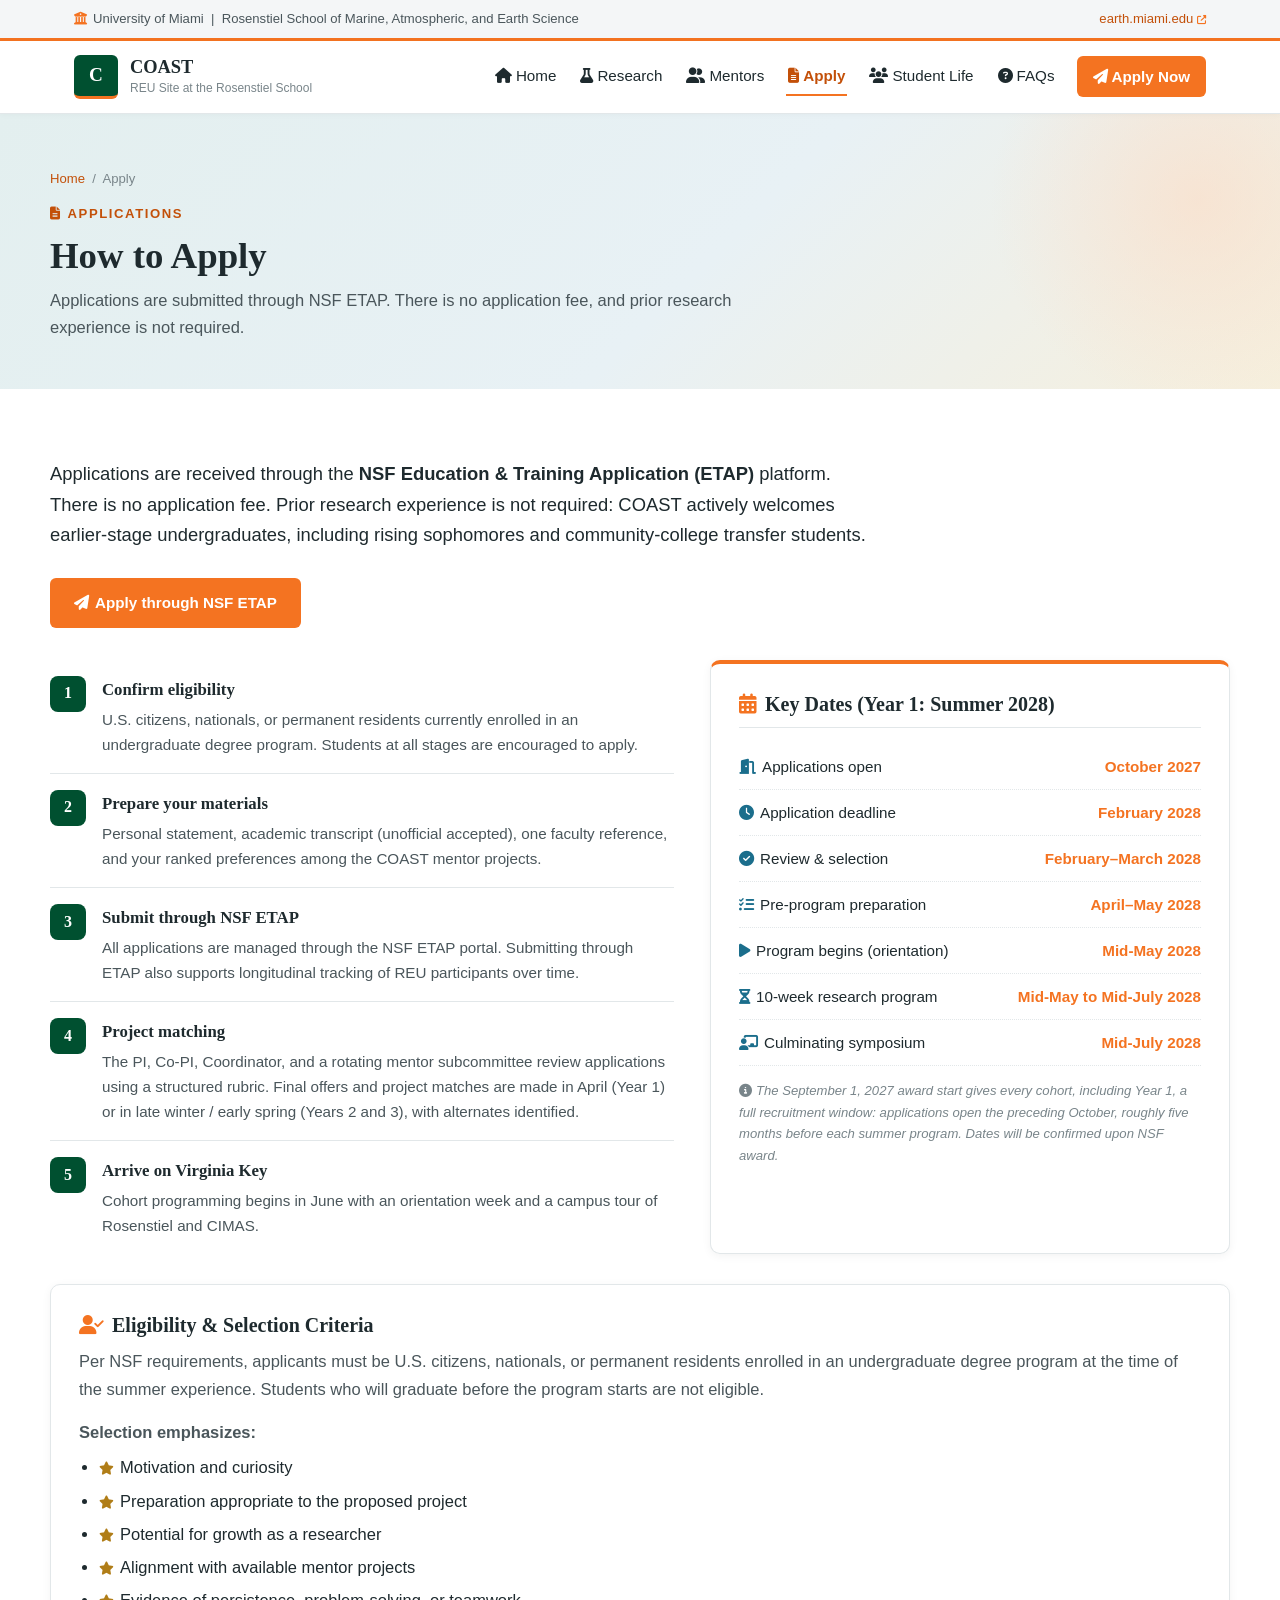
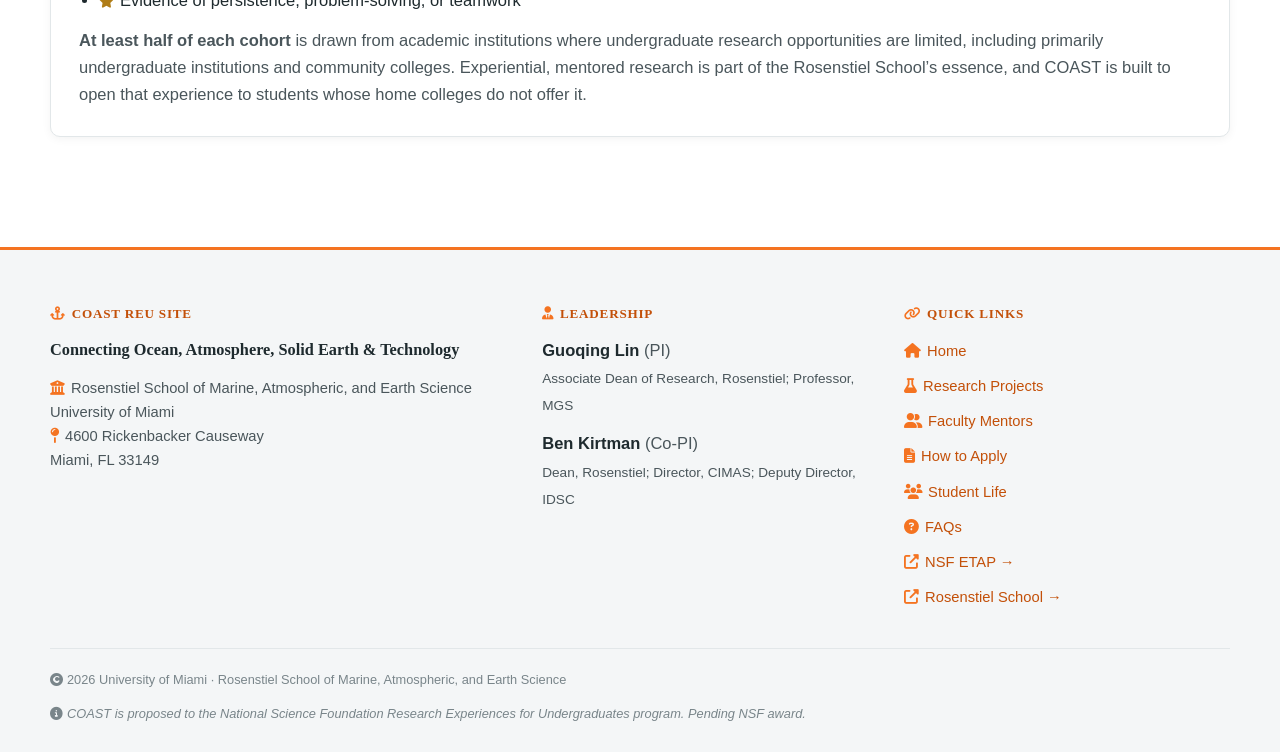
==== apply.html @ 451f7b02 "Add files via upload" ====
<!DOCTYPE html>
<html lang="en">
<head>
<meta charset="UTF-8">
<meta name="viewport" content="width=device-width, initial-scale=1.0">
<title>How to Apply | COAST REU Site</title>
<meta name="description" content="Apply to the COAST REU Site through NSF ETAP. Eligibility, selection criteria, and key dates for the ten-week paid summer research program at the University of Miami Rosenstiel School.">
<link rel="stylesheet" href="https://cdnjs.cloudflare.com/ajax/libs/font-awesome/6.5.1/css/all.min.css">
<link rel="stylesheet" href="styles.css">
</head>
<body>

<!-- ============ Top bar ============ -->
<div class="topbar">
  <div class="topbar-inner">
    <span><i class="fas fa-university" style="margin-right:6px;color:var(--coral);"></i>University of Miami &nbsp;|&nbsp; Rosenstiel School of Marine, Atmospheric, and Earth Science</span>
    <span><a href="https://earth.miami.edu" target="_blank" rel="noopener">earth.miami.edu <i class="fas fa-external-link-alt" style="font-size:0.7em;"></i></a></span>
  </div>
</div>

<!-- ============ Nav ============ -->
<nav class="main">
  <div class="nav-inner">
    <a class="brand" href="index.html">
      <div class="brand-mark">C</div>
      <div class="brand-text">
        <strong>COAST</strong>
        <small>REU Site at the Rosenstiel School</small>
      </div>
    </a>
    <div class="nav-links">
      <a href="index.html"><i class="fas fa-home" style="margin-right:4px;"></i>Home</a>
      <a href="research.html"><i class="fas fa-flask" style="margin-right:4px;"></i>Research</a>
      <a href="faculty.html"><i class="fas fa-user-group" style="margin-right:4px;"></i>Mentors</a>
      <a href="apply.html" class="active"><i class="fas fa-file-alt" style="margin-right:4px;"></i>Apply</a>
      <a href="student-life.html"><i class="fas fa-users" style="margin-right:4px;"></i>Student Life</a>
      <a href="faqs.html"><i class="fas fa-circle-question" style="margin-right:4px;"></i>FAQs</a>
      <a href="apply.html" class="apply-btn"><i class="fas fa-paper-plane" style="margin-right:4px;"></i>Apply Now</a>
    </div>
  </div>
</nav>

<!-- ============ Page header ============ -->
<header class="page-header">
  <div class="page-header-inner">
    <div class="breadcrumb"><a href="index.html">Home</a> &nbsp;/&nbsp; Apply</div>
    <div class="eyebrow"><i class="fas fa-file-alt" style="margin-right:6px;"></i>Applications</div>
    <h1>How to Apply</h1>
    <p>Applications are submitted through NSF ETAP. There is no application fee, and prior research experience is not required.</p>
  </div>
</header>

<!-- ============ Apply ============ -->
<section id="apply">
  <div class="container">
    <p class="lede">
      Applications are received through the <strong>NSF Education &amp; Training Application (ETAP)</strong> platform. There is no application fee. Prior research experience is not required: COAST actively welcomes earlier-stage undergraduates, including rising sophomores and community-college transfer students.
    </p>

    <div style="margin-top:28px;">
      <a class="btn btn-primary" href="https://etap.nsf.gov" target="_blank" rel="noopener"><i class="fas fa-paper-plane" style="margin-right:6px;"></i>Apply through NSF ETAP</a>
    </div>

    <div class="apply-grid">
      <div class="apply-steps">
        <div class="apply-step">
          <div>
            <h4>Confirm eligibility</h4>
            <p>U.S. citizens, nationals, or permanent residents currently enrolled in an undergraduate degree program. Students at all stages are encouraged to apply.</p>
          </div>
        </div>
        <div class="apply-step">
          <div>
            <h4>Prepare your materials</h4>
            <p>Personal statement, academic transcript (unofficial accepted), one faculty reference, and your ranked preferences among the COAST mentor projects.</p>
          </div>
        </div>
        <div class="apply-step">
          <div>
            <h4>Submit through NSF ETAP</h4>
            <p>All applications are managed through the NSF ETAP portal. Submitting through ETAP also supports longitudinal tracking of REU participants over time.</p>
          </div>
        </div>
        <div class="apply-step">
          <div>
            <h4>Project matching</h4>
            <p>The PI, Co-PI, Coordinator, and a rotating mentor subcommittee review applications using a structured rubric. Final offers and project matches are made in April (Year 1) or in late winter / early spring (Years 2 and 3), with alternates identified.</p>
          </div>
        </div>
        <div class="apply-step">
          <div>
            <h4>Arrive on Virginia Key</h4>
            <p>Cohort programming begins in June with an orientation week and a campus tour of Rosenstiel and CIMAS.</p>
          </div>
        </div>
      </div>

      <aside class="key-dates">
        <h3><i class="fas fa-calendar-alt" style="margin-right:8px;color:var(--coral);"></i>Key Dates (Year 1: Summer 2028)</h3>
        <div class="date-row"><span><i class="fas fa-door-open" style="margin-right:6px;color:var(--sky);"></i>Applications open</span><span class="when">October 2027</span></div>
        <div class="date-row"><span><i class="fas fa-clock" style="margin-right:6px;color:var(--sky);"></i>Application deadline</span><span class="when">February 2028</span></div>
        <div class="date-row"><span><i class="fas fa-check-circle" style="margin-right:6px;color:var(--sky);"></i>Review &amp; selection</span><span class="when">February&ndash;March 2028</span></div>
        <div class="date-row"><span><i class="fas fa-tasks" style="margin-right:6px;color:var(--sky);"></i>Pre-program preparation</span><span class="when">April&ndash;May 2028</span></div>
        <div class="date-row"><span><i class="fas fa-play" style="margin-right:6px;color:var(--sky);"></i>Program begins (orientation)</span><span class="when">Mid-May 2028</span></div>
        <div class="date-row"><span><i class="fas fa-hourglass-half" style="margin-right:6px;color:var(--sky);"></i>10-week research program</span><span class="when">Mid-May to Mid-July 2028</span></div>
        <div class="date-row"><span><i class="fas fa-chalkboard-teacher" style="margin-right:6px;color:var(--sky);"></i>Culminating symposium</span><span class="when">Mid-July 2028</span></div>
        <p class="fineprint"><i class="fas fa-info-circle" style="margin-right:4px;"></i>The September 1, 2027 award start gives every cohort, including Year 1, a full recruitment window: applications open the preceding October, roughly five months before each summer program. Dates will be confirmed upon NSF award.</p>
      </aside>
    </div>

    <div class="eligibility">
      <h3><i class="fas fa-user-check" style="margin-right:8px;color:var(--coral);"></i>Eligibility &amp; Selection Criteria</h3>
      <p>Per NSF requirements, applicants must be U.S. citizens, nationals, or permanent residents enrolled in an undergraduate degree program at the time of the summer experience. Students who will graduate before the program starts are not eligible.</p>
      <p style="margin-bottom: 8px;"><strong>Selection emphasizes:</strong></p>
      <ul>
        <li><i class="fas fa-star" style="margin-right:6px;color:var(--sunshine);font-size:0.8em;"></i>Motivation and curiosity</li>
        <li><i class="fas fa-star" style="margin-right:6px;color:var(--sunshine);font-size:0.8em;"></i>Preparation appropriate to the proposed project</li>
        <li><i class="fas fa-star" style="margin-right:6px;color:var(--sunshine);font-size:0.8em;"></i>Potential for growth as a researcher</li>
        <li><i class="fas fa-star" style="margin-right:6px;color:var(--sunshine);font-size:0.8em;"></i>Alignment with available mentor projects</li>
        <li><i class="fas fa-star" style="margin-right:6px;color:var(--sunshine);font-size:0.8em;"></i>Evidence of persistence, problem-solving, or teamwork</li>
      </ul>
      <p style="margin-top: 12px; margin-bottom: 0;"><strong>At least half of each cohort</strong> is drawn from academic institutions where undergraduate research opportunities are limited, including primarily undergraduate institutions and community colleges. Experiential, mentored research is part of the Rosenstiel School&rsquo;s essence, and COAST is built to open that experience to students whose home colleges do not offer it.</p>
    </div>
  </div>
</section>

<!-- ============ Footer ============ -->
<footer id="contact">
  <div class="footer-grid">
    <div>
      <h4><i class="fas fa-anchor" style="margin-right:6px;"></i>COAST REU Site</h4>
      <p style="margin-bottom: 12px;"><strong style="font-family: 'Source Serif Pro', Georgia, serif; font-size: 1.02rem;">Connecting Ocean, Atmosphere, Solid Earth &amp; Technology</strong></p>
      <p><i class="fas fa-university" style="margin-right:6px;color:var(--coral);"></i>Rosenstiel School of Marine, Atmospheric, and Earth Science<br>
      University of Miami<br>
      <i class="fas fa-map-pin" style="margin-right:6px;color:var(--coral);"></i>4600 Rickenbacker Causeway<br>
      Miami, FL 33149</p>
    </div>
    <div>
      <h4><i class="fas fa-user-tie" style="margin-right:6px;"></i>Leadership</h4>
      <ul>
        <li><strong>Guoqing Lin</strong> (PI)<br><span style="font-size: 0.85rem;">Associate Dean of Research, Rosenstiel; Professor, MGS</span></li>
        <li style="margin-top: 12px;"><strong>Ben Kirtman</strong> (Co-PI)<br><span style="font-size: 0.85rem;">Dean, Rosenstiel; Director, CIMAS; Deputy Director, IDSC</span></li>
      </ul>
    </div>
    <div>
      <h4><i class="fas fa-link" style="margin-right:6px;"></i>Quick Links</h4>
      <ul>
        <li><a href="index.html"><i class="fas fa-home" style="margin-right:6px;"></i>Home</a></li>
        <li><a href="research.html"><i class="fas fa-flask" style="margin-right:6px;"></i>Research Projects</a></li>
        <li><a href="faculty.html"><i class="fas fa-user-group" style="margin-right:6px;"></i>Faculty Mentors</a></li>
        <li><a href="apply.html"><i class="fas fa-file-alt" style="margin-right:6px;"></i>How to Apply</a></li>
        <li><a href="student-life.html"><i class="fas fa-users" style="margin-right:6px;"></i>Student Life</a></li>
        <li><a href="faqs.html"><i class="fas fa-circle-question" style="margin-right:6px;"></i>FAQs</a></li>
        <li style="margin-top: 8px;"><a href="https://etap.nsf.gov" target="_blank" rel="noopener"><i class="fas fa-external-link-alt" style="margin-right:6px;"></i>NSF ETAP &rarr;</a></li>
        <li><a href="https://earth.miami.edu" target="_blank" rel="noopener"><i class="fas fa-external-link-alt" style="margin-right:6px;"></i>Rosenstiel School &rarr;</a></li>
      </ul>
    </div>
  </div>
  <div class="colophon">
    <span><i class="fas fa-copyright" style="margin-right:4px;"></i>2026 University of Miami &middot; Rosenstiel School of Marine, Atmospheric, and Earth Science</span>
    <span class="nsf-note"><i class="fas fa-info-circle" style="margin-right:4px;"></i>COAST is proposed to the National Science Foundation Research Experiences for Undergraduates program. Pending NSF award.</span>
  </div>
</footer>

</body>
</html>
---- styles.css ----
/* ============================================
   COAST REU Site — shared stylesheet
   UNIVERSITY OF MIAMI INSTITUTIONAL IDENTITY
   U Orange #F47321 · U Green #005030
   ============================================ */
:root {
  /* Primary brand */
  --coral: #F47321;          /* U Orange — primary accent */
  --coral-light: #FDEEE3;
  --coral-soft: #FBDCC6;
  --coral-deep: #C35009;     /* WCAG-AA orange for text on light */

  /* Cool ocean accent */
  --sky: #1B6E8C;
  --sky-light: #E8F1F5;
  --sky-soft: #CFE2EA;

  /* Muted gold */
  --sunshine: #B07D17;
  --sunshine-light: #F6EFDD;
  --sunshine-soft: #ECDDB8;

  /* U Green — secondary accent */
  --lavender: #005030;
  --lavender-light: #E4EEE9;
  --lavender-soft: #C5DBD0;

  /* Teal */
  --mint: #0E7C7B;
  --mint-light: #E3EFEF;
  --mint-soft: #C6E0DF;

  /* Sand / bronze */
  --peach: #A9743B;
  --peach-light: #F2EADF;

  --warm-white: #FFFFFF;
  --cream: #F4F6F7;          /* cool neutral section tint */
  --soft-sand: #ECEFF1;
  --ink: #1E2A2E;            /* deep slate ink */
  --ink-soft: #4A565B;
  --ink-muted: #79858A;
  --rule: #E2E7E9;
  --rule-light: #EEF1F2;
  --card-bg: #FFFFFF;
  --max-w: 1180px;
}

* { box-sizing: border-box; }
html { scroll-behavior: smooth; }
body {
  margin: 0;
  font-family: "Source Sans Pro", "Helvetica Neue", Arial, sans-serif;
  color: var(--ink);
  background: var(--warm-white);
  line-height: 1.65;
  font-size: 16.5px;
  -webkit-font-smoothing: antialiased;
}

h1, h2, h3, h4 {
  font-family: "Source Serif Pro", "Georgia", "Times New Roman", serif;
  color: var(--ink);
  font-weight: 600;
  line-height: 1.25;
  margin: 0 0 0.5em;
}
h1 { font-size: 2.6rem; }
h2 {
  font-size: 1.9rem;
  display: inline-block;
  position: relative;
  padding-bottom: 0.3em;
}
h2::after {
  content: '';
  position: absolute;
  bottom: 0;
  left: 0;
  width: 60px;
  height: 4px;
  background: var(--coral);
  border-radius: 2px;
}
h3 { font-size: 1.25rem; color: var(--ink); }
h4 { font-size: 1.0rem; color: var(--coral); text-transform: uppercase; letter-spacing: 0.06em; }
p { margin: 0 0 1em; color: var(--ink-soft); }
a {
  color: var(--coral-deep);
  text-decoration: underline;
  text-decoration-color: var(--coral-soft);
  text-underline-offset: 3px;
}
a:hover { color: var(--lavender); text-decoration-color: var(--lavender); }

/* ---------- Top bar / nav ---------- */
.topbar {
  background: var(--cream);
  color: var(--ink-soft);
  font-size: 0.82rem;
  padding: 8px 0;
  border-bottom: 3px solid var(--coral);
}
.topbar-inner {
  max-width: var(--max-w);
  margin: 0 auto;
  padding: 0 24px;
  display: flex;
  justify-content: space-between;
  align-items: center;
}
.topbar i { color: var(--coral) !important; }
.topbar a { color: var(--coral-deep); text-decoration: none; opacity: 1; }
.topbar a:hover { color: var(--sky); text-decoration: underline; }

nav.main {
  position: sticky;
  top: 0;
  z-index: 100;
  background: rgba(255,255,255,0.96);
  backdrop-filter: blur(8px);
  border-bottom: 1px solid var(--rule);
  box-shadow: 0 1px 6px rgba(0,0,0,0.03);
}
.nav-inner {
  max-width: var(--max-w);
  margin: 0 auto;
  padding: 14px 24px;
  display: flex;
  justify-content: space-between;
  align-items: center;
  gap: 24px;
}
.brand {
  display: flex;
  align-items: center;
  gap: 12px;
  text-decoration: none;
  color: var(--ink-soft);
  font-family: "Source Serif Pro", Georgia, serif;
}
.brand-mark {
  width: 44px; height: 44px;
  border-radius: 6px;
  background: var(--lavender);
  color: #fff;
  display: grid; place-items: center;
  font-weight: 700;
  font-size: 1.2rem;
  border: none;
  border-bottom: 3px solid var(--coral);
  font-family: "Source Serif Pro", Georgia, serif;
}
.brand-text { line-height: 1.1; }
.brand-text strong { display: block; font-size: 1.15rem; font-weight: 600; color: var(--ink); }
.brand-text small { font-size: 0.75rem; color: var(--ink-muted); font-family: "Source Sans Pro", sans-serif; }
.nav-links { display: flex; gap: 20px; font-size: 0.95rem; align-items: center; }
.nav-links a {
  text-decoration: none;
  color: var(--ink);
  padding: 6px 2px;
  border-bottom: 2px solid transparent;
  transition: border-color 0.15s, color 0.15s;
}
.nav-links a:hover { color: var(--coral); border-color: var(--coral); }
.nav-links a.active { color: var(--coral-deep); border-color: var(--coral); font-weight: 600; }
.apply-btn {
  background: var(--coral) !important;
  color: #fff !important;
  padding: 8px 16px !important;
  border-radius: 6px;
  font-weight: 600;
  border: none !important;
}
.apply-btn:hover { background: var(--coral-deep) !important; color: #fff !important; border-color: transparent !important; }
.apply-btn.active { color: #fff !important; }

/* ---------- Hero (home) ---------- */
.hero {
  background:
    linear-gradient(135deg, var(--mint-light) 0%, var(--sky-light) 50%, var(--sunshine-light) 100%);
  color: var(--ink);
  padding: 84px 24px 72px;
  text-align: center;
  position: relative;
  overflow: hidden;
}
.hero::before {
  content: "";
  position: absolute;
  top: -40%;
  right: -15%;
  width: 520px;
  height: 520px;
  background: radial-gradient(circle, var(--coral-soft) 0%, transparent 70%);
  opacity: 0.6;
  pointer-events: none;
}
.hero::after {
  content: "";
  position: absolute;
  bottom: -35%;
  left: -12%;
  width: 440px;
  height: 440px;
  background: radial-gradient(circle, var(--lavender-soft) 0%, transparent 70%);
  opacity: 0.5;
  pointer-events: none;
}
.hero-inner { max-width: 880px; margin: 0 auto; position: relative; z-index: 1; }
.hero .eyebrow {
  color: var(--coral-deep);
  font-size: 0.9rem;
  letter-spacing: 0.12em;
  text-transform: uppercase;
  font-weight: 600;
  margin-bottom: 12px;
}
.hero h1 { color: var(--ink); font-size: 2.9rem; margin-bottom: 16px; }
.hero .sub {
  font-size: 1.2rem;
  color: var(--ink-soft);
  max-width: 720px;
  margin: 0 auto 32px;
  line-height: 1.5;
}
.hero-stats {
  display: flex;
  flex-direction: column;
  align-items: center;
  gap: 16px;
  margin-top: 28px;
  padding-top: 28px;
  border-top: 1px solid var(--rule);
}
.stat-row {
  display: flex;
  justify-content: center;
  gap: 18px;
  flex-wrap: wrap;
  width: 100%;
}
.stat {
  text-align: center;
  flex: 1 1 150px;
  max-width: 190px;
  background: var(--card-bg);
  padding: 18px 16px;
  border-radius: 8px;
  box-shadow: 0 4px 18px rgba(0,0,0,0.08);
  border: 1px solid var(--rule);
}
.stat .num {
  font-family: "Source Serif Pro", Georgia, serif;
  font-size: 2.1rem;
  color: var(--coral);
  font-weight: 600;
  display: block;
  line-height: 1;
}
.stat .lbl { font-size: 0.82rem; color: var(--ink-muted); text-transform: uppercase; letter-spacing: 0.06em; margin-top: 6px; }
.cta-row { margin-top: 32px; display: flex; gap: 14px; justify-content: center; flex-wrap: wrap; }
.btn {
  display: inline-block;
  padding: 12px 24px;
  border-radius: 6px;
  text-decoration: none;
  font-weight: 600;
  font-size: 0.95rem;
  transition: transform 0.15s, box-shadow 0.15s;
}
.btn-primary { background: var(--coral); color: #fff; }
.btn-primary:hover { background: var(--coral-deep); color: #fff; transform: translateY(-2px); box-shadow: 0 6px 18px rgba(0,0,0,0.25); }
.btn-ghost { background: var(--card-bg); color: var(--ink); border: 2px solid var(--coral); }
.btn-ghost:hover { background: var(--coral); color: #fff; border-color: var(--coral); }

/* ---------- Page header band (interior pages) ---------- */
.page-header {
  background: linear-gradient(135deg, var(--mint-light) 0%, var(--sky-light) 55%, var(--sunshine-light) 100%);
  color: var(--ink);
  padding: 54px 24px 48px;
  position: relative;
  overflow: hidden;
}
.page-header::before {
  content: "";
  position: absolute;
  top: -45%;
  right: -10%;
  width: 420px; height: 420px;
  background: radial-gradient(circle, var(--coral-soft) 0%, transparent 70%);
  opacity: 0.6;
  pointer-events: none;
}
.page-header-inner { max-width: var(--max-w); margin: 0 auto; position: relative; z-index: 1; }
.page-header .eyebrow {
  color: var(--coral-deep);
  font-size: 0.82rem;
  letter-spacing: 0.12em;
  text-transform: uppercase;
  font-weight: 600;
  margin-bottom: 8px;
}
.page-header h1 { color: var(--ink); font-size: 2.3rem; margin-bottom: 8px; }
.page-header p { color: var(--ink-soft); max-width: 760px; margin: 0; }
.breadcrumb { font-size: 0.82rem; color: var(--ink-muted); margin-bottom: 14px; }
.breadcrumb a { color: var(--coral-deep); text-decoration: none; }
.breadcrumb a:hover { color: var(--lavender); text-decoration: underline; }

/* ---------- Sections ---------- */
section { padding: 70px 24px; }
.container { max-width: var(--max-w); margin: 0 auto; }
section.alt { background: var(--cream); }

.lede { font-size: 1.15rem; color: var(--ink); max-width: 820px; }

/* ---------- About / pillars ---------- */
.pillars {
  display: grid;
  grid-template-columns: repeat(3, 1fr);
  gap: 24px;
  margin-top: 36px;
}
.pillar {
  background: var(--card-bg);
  padding: 28px 24px;
  border-radius: 10px;
  box-shadow: 0 2px 10px rgba(0,0,0,0.05);
  border: 1px solid var(--rule);
  border-top: 3px solid var(--coral);
  text-align: center;
  transition: transform 0.2s, box-shadow 0.2s;
}
.pillar:hover {
  transform: translateY(-4px);
  box-shadow: 0 8px 28px rgba(0,0,0,0.1);
}
.pillar-icon {
  width: 56px;
  height: 56px;
  border-radius: 16px;
  display: grid;
  place-items: center;
  margin: 0 auto 16px;
  font-size: 1.4rem;
}
.pillar:nth-child(1) .pillar-icon { background: var(--coral-light); color: var(--coral-deep); }
.pillar:nth-child(2) .pillar-icon { background: var(--lavender-light); color: var(--lavender); }
.pillar:nth-child(3) .pillar-icon { background: var(--sky-light); color: var(--sky); }
.pillar h3 { color: var(--ink); margin-bottom: 8px; font-size: 1.15rem; }
.pillar p { font-size: 0.96rem; }

/* ---------- Departments grid ---------- */
.dept-grid {
  display: grid;
  grid-template-columns: repeat(auto-fit, minmax(180px, 1fr));
  gap: 16px;
  margin-top: 28px;
}
.dept-card {
  --dept-color: var(--coral);
  background: var(--card-bg);
  border: 1px solid var(--rule);
  border-top: 4px solid var(--dept-color);
  border-radius: 12px;
  padding: 22px 18px 20px;
  text-align: center;
  box-shadow: 0 1px 4px rgba(0,0,0,0.04);
  transition: transform 0.2s ease, box-shadow 0.2s ease;
}
.dept-card:hover {
  transform: translateY(-3px);
  box-shadow: 0 6px 16px rgba(0,0,0,0.08);
}
.dept-card .dept-icon {
  font-size: 1.9rem;
  color: var(--dept-color);
  margin-bottom: 10px;
  line-height: 1;
}
.dept-card .dept-acro {
  font-family: "Source Serif Pro", Georgia, serif;
  font-weight: 700;
  font-size: 1.45rem;
  color: var(--dept-color);
  letter-spacing: 0.05em;
  line-height: 1.1;
}
.dept-card .dept-name {
  font-size: 0.95rem;
  color: var(--ink);
  font-weight: 600;
  margin-top: 4px;
  line-height: 1.3;
}
.dept-card .dept-tagline {
  font-size: 0.82rem;
  color: var(--ink-soft);
  margin-top: 10px;
  line-height: 1.4;
}

/* ---------- Themes ---------- */
.theme {
  background: var(--card-bg);
  border: 1px solid var(--rule);
  border-radius: 10px;
  margin-bottom: 28px;
  overflow: hidden;
  box-shadow: 0 2px 10px rgba(0,0,0,0.05);
  transition: box-shadow 0.2s;
}
.theme:hover {
  box-shadow: 0 6px 24px rgba(0,0,0,0.1);
}
.theme-head {
  background: var(--lavender-light);
  color: var(--ink);
  padding: 20px 26px;
  display: flex;
  align-items: center;
  gap: 16px;
  border-bottom: 1px solid var(--lavender-soft);
}
.theme-num {
  background: var(--lavender);
  color: #fff;
  width: 42px; height: 42px;
  border-radius: 8px;
  display: grid; place-items: center;
  font-family: "Source Serif Pro", Georgia, serif;
  font-weight: 600;
  flex-shrink: 0;
  font-size: 1.1rem;
}
.theme-head h3 { color: var(--ink); margin: 0; font-size: 1.35rem; }
.theme-head .depts-tag { font-size: 0.8rem; color: var(--ink-muted); margin-top: 2px; letter-spacing: 0.05em; }
.theme-body { padding: 24px; }
.theme-body > p { color: var(--ink); }
.projects {
  display: grid;
  grid-template-columns: repeat(2, 1fr);
  gap: 18px;
  margin-top: 18px;
}
.project {
  background: var(--cream);
  padding: 20px 22px;
  border-radius: 8px;
  border: 1px solid var(--rule);
  border-left: 3px solid var(--coral);
  transition: transform 0.15s, box-shadow 0.15s;
}
.project:hover {
  transform: translateY(-2px);
  box-shadow: 0 4px 16px rgba(0,0,0,0.08);
}
.project .mentor {
  font-weight: 700;
  color: var(--lavender);
  font-family: "Source Serif Pro", Georgia, serif;
  font-size: 1.02rem;
  margin-bottom: 4px;
  display: flex;
  align-items: center;
  gap: 6px;
}
.project .mentor::before {
  content: "\f007";
  font-family: "Font Awesome 6 Free";
  font-weight: 900;
  font-size: 0.75rem;
  color: var(--coral);
}
.project .dept {
  display: inline-block;
  background: var(--lavender-light);
  color: var(--lavender);
  font-size: 0.72rem;
  font-weight: 700;
  padding: 2px 8px;
  border-radius: 4px;
  letter-spacing: 0.05em;
  margin-left: 6px;
  vertical-align: middle;
  border: 1px solid var(--lavender-soft);
}
.project p { font-size: 0.93rem; color: var(--ink-soft); margin: 8px 0 0; }
.project p.bridges {
  margin-top: 8px;
  padding-top: 8px;
  border-top: 1px dashed var(--rule);
  font-size: 0.82rem;
  color: var(--ink-muted);
  font-style: italic;
}
.project p.bridges em {
  font-style: normal;
  font-weight: 600;
  color: var(--coral);
  letter-spacing: 0.02em;
}

/* ---------- Apply ---------- */
.apply-grid {
  display: grid;
  grid-template-columns: 1.2fr 1fr;
  gap: 36px;
  margin-top: 32px;
}
.apply-steps { counter-reset: step; }
.apply-step {
  display: flex;
  gap: 16px;
  padding: 16px 0;
  border-bottom: 1px solid var(--rule);
  align-items: flex-start;
}
.apply-step:last-child { border-bottom: none; }
.apply-step::before {
  counter-increment: step;
  content: counter(step);
  background: var(--lavender);
  color: #fff;
  width: 36px; height: 36px;
  border-radius: 8px;
  display: grid; place-items: center;
  font-family: "Source Serif Pro", Georgia, serif;
  font-weight: 600;
  flex-shrink: 0;
  font-size: 1rem;
}
.apply-step h4 { color: var(--ink); margin: 4px 0 6px; text-transform: none; letter-spacing: 0; font-size: 1.05rem; }
.apply-step p { margin: 0; font-size: 0.95rem; }

.key-dates {
  background: var(--card-bg);
  color: var(--ink);
  padding: 28px;
  border-radius: 10px;
  border: 1px solid var(--rule);
  box-shadow: 0 2px 10px rgba(0,0,0,0.05);
  border-top: 4px solid var(--coral);
}
.key-dates h3 { color: var(--ink); font-size: 1.25rem; margin-bottom: 16px; border-bottom: 1px solid var(--rule); padding-bottom: 10px; }
.date-row { display: flex; justify-content: space-between; padding: 10px 0; border-bottom: 1px dotted var(--rule); font-size: 0.95rem; color: var(--ink); gap: 12px; }
.date-row:last-child { border-bottom: none; }
.date-row .when { color: var(--coral); font-weight: 600; text-align: right; flex-shrink: 0; }
.key-dates p.fineprint { font-size: 0.82rem; color: var(--ink-muted); margin-top: 14px; margin-bottom: 0; font-style: italic; }

.eligibility {
  background: var(--card-bg);
  padding: 28px;
  border-left: 4px solid var(--lavender);
  margin-top: 30px;
  border-radius: 10px;
  box-shadow: 0 2px 10px rgba(0,0,0,0.05);
  border: 1px solid var(--rule);
}
.eligibility h3 { margin-top: 0; }
.eligibility ul { padding-left: 20px; margin: 8px 0 0; }
.eligibility li { margin-bottom: 6px; color: var(--ink); }

/* ---------- Stipend callouts (CIRR-style) ---------- */
.stipend-row {
  display: grid;
  grid-template-columns: repeat(3, 1fr);
  gap: 18px;
  margin-top: 30px;
}
.stipend-card {
  background: var(--card-bg);
  border: 1px solid var(--rule);
  border-top: 4px solid var(--coral);
  border-radius: 10px;
  padding: 24px;
  text-align: center;
  box-shadow: 0 2px 10px rgba(0,0,0,0.05);
}
.stipend-card .big {
  font-family: "Source Serif Pro", Georgia, serif;
  font-size: 1.7rem;
  color: var(--coral-deep);
  font-weight: 700;
  display: block;
  line-height: 1.1;
}
.stipend-card .lbl { font-size: 0.92rem; color: var(--ink-soft); margin-top: 6px; display: block; }

/* ---------- Student life ---------- */
.life-grid {
  display: grid;
  grid-template-columns: repeat(3, 1fr);
  gap: 24px;
  margin-top: 32px;
}
.life-card {
  background: var(--card-bg);
  border: 1px solid var(--rule);
  padding: 28px;
  border-radius: 10px;
  box-shadow: 0 2px 10px rgba(0,0,0,0.05);
  transition: transform 0.2s, box-shadow 0.2s;
  text-align: center;
}
.life-card:hover {
  transform: translateY(-4px);
  box-shadow: 0 8px 28px rgba(0,0,0,0.1);
}
.life-card .icon-badge {
  width: 56px; height: 56px;
  border-radius: 16px;
  display: grid; place-items: center;
  font-size: 1.4rem;
  margin: 0 auto 16px;
}
.life-card:nth-child(1) .icon-badge { background: var(--coral-light); color: var(--coral-deep); }
.life-card:nth-child(2) .icon-badge { background: var(--lavender-light); color: var(--lavender); }
.life-card:nth-child(3) .icon-badge { background: var(--sky-light); color: var(--sky); }
.life-card:nth-child(4) .icon-badge { background: var(--mint-light); color: var(--mint); }
.life-card:nth-child(5) .icon-badge { background: var(--sunshine-light); color: var(--sunshine); }
.life-card:nth-child(6) .icon-badge { background: var(--peach-light); color: var(--peach); }
.life-card h3 { margin-bottom: 10px; font-size: 1.1rem; }
.life-card p { font-size: 0.96rem; margin-bottom: 0; }

/* ---------- Faculty mentors ---------- */
.dept-heading {
  display: flex;
  align-items: center;
  gap: 12px;
  margin: 44px 0 4px;
}
.dept-heading:first-of-type { margin-top: 32px; }
.dept-heading .dept-badge {
  background: var(--lavender);
  color: #fff;
  font-family: "Source Serif Pro", Georgia, serif;
  font-weight: 700;
  font-size: 0.95rem;
  letter-spacing: 0.05em;
  padding: 6px 12px;
  border-radius: 6px;
  border-bottom: 3px solid var(--coral);
  flex-shrink: 0;
}
.dept-heading h3 { margin: 0; font-size: 1.3rem; }
.dept-heading .count { color: var(--ink-muted); font-size: 0.85rem; font-family: "Source Sans Pro", sans-serif; }

.faculty-grid {
  display: grid;
  grid-template-columns: repeat(2, 1fr);
  gap: 18px;
  margin: 18px 0 8px;
}
.faculty-card {
  background: var(--card-bg);
  border: 1px solid var(--rule);
  border-left: 3px solid var(--coral);
  border-radius: 8px;
  padding: 18px 20px;
  box-shadow: 0 1px 4px rgba(0,0,0,0.04);
  transition: transform 0.15s, box-shadow 0.15s;
}
.faculty-card:hover {
  transform: translateY(-2px);
  box-shadow: 0 6px 16px rgba(0,0,0,0.08);
}
.faculty-card .fname {
  font-family: "Source Serif Pro", Georgia, serif;
  font-weight: 700;
  color: var(--lavender);
  font-size: 1.08rem;
  line-height: 1.2;
}
.faculty-card .ftag {
  display: inline-block;
  background: var(--sky-light);
  color: var(--sky);
  font-size: 0.7rem;
  font-weight: 700;
  padding: 2px 8px;
  border-radius: 4px;
  letter-spacing: 0.05em;
  margin-left: 6px;
  vertical-align: middle;
  border: 1px solid var(--sky-soft);
}
.faculty-card p { font-size: 0.92rem; color: var(--ink-soft); margin: 8px 0 0; }
.faculty-card p.corole {
  margin-top: 8px;
  padding-top: 8px;
  border-top: 1px dashed var(--rule);
  font-size: 0.8rem;
  color: var(--ink-muted);
  font-style: italic;
}

/* ---------- FAQ accordion ---------- */
.faq-list { margin-top: 32px; max-width: 880px; }
.faq-item {
  background: var(--card-bg);
  border: 1px solid var(--rule);
  border-radius: 10px;
  margin-bottom: 14px;
  overflow: hidden;
  box-shadow: 0 1px 4px rgba(0,0,0,0.04);
}
.faq-q {
  width: 100%;
  text-align: left;
  background: none;
  border: none;
  padding: 20px 24px;
  font-family: "Source Serif Pro", Georgia, serif;
  font-size: 1.08rem;
  font-weight: 600;
  color: var(--ink);
  cursor: pointer;
  display: flex;
  justify-content: space-between;
  align-items: center;
  gap: 16px;
  border-left: 3px solid var(--coral);
}
.faq-q:hover { color: var(--coral-deep); }
.faq-q .chev { color: var(--coral); transition: transform 0.2s; flex-shrink: 0; }
.faq-item.open .faq-q .chev { transform: rotate(180deg); }
.faq-a {
  max-height: 0;
  overflow: hidden;
  transition: max-height 0.3s ease, padding 0.3s ease;
  padding: 0 24px;
}
.faq-item.open .faq-a { max-height: 600px; padding: 0 24px 20px; }
.faq-a p { margin: 0; font-size: 0.97rem; }
.faq-a p + p { margin-top: 10px; }

/* ---------- Generic prose cards ---------- */
.info-card {
  background: var(--card-bg);
  border: 1px solid var(--rule);
  border-left: 4px solid var(--coral);
  border-radius: 10px;
  padding: 26px 28px;
  margin-top: 26px;
  box-shadow: 0 2px 10px rgba(0,0,0,0.05);
}
.info-card h3 { margin-top: 0; }
.info-card ul { padding-left: 20px; }
.info-card li { margin-bottom: 6px; color: var(--ink); }
.cta-band {
  background: var(--lavender-light);
  border: 1px solid var(--lavender-soft);
  border-radius: 12px;
  padding: 36px;
  margin-top: 40px;
  text-align: center;
}
.cta-band h3 { font-size: 1.5rem; margin-bottom: 10px; }
.cta-band p { max-width: 620px; margin: 0 auto 20px; }

/* ---------- Footer ---------- */
footer {
  background: var(--cream);
  color: var(--ink-soft);
  padding: 56px 24px 28px;
  margin-top: 40px;
  border-top: 3px solid var(--coral);
}
.footer-grid {
  max-width: var(--max-w);
  margin: 0 auto;
  display: grid;
  grid-template-columns: 1.4fr 1fr 1fr;
  gap: 36px;
  padding-bottom: 30px;
  border-bottom: 1px solid var(--rule);
}
footer h4 { color: var(--coral-deep); margin-bottom: 14px; font-size: 0.82rem; }
footer p { color: var(--ink-soft); font-size: 0.92rem; }
footer i { color: var(--coral) !important; }
footer a { color: var(--coral-deep); font-size: 0.92rem; text-decoration: none; }
footer a:hover { color: var(--lavender); text-decoration: underline; }
footer ul { list-style: none; padding: 0; margin: 0; }
footer ul li { margin-bottom: 8px; }
footer strong { color: var(--ink) !important; }
.colophon {
  max-width: var(--max-w);
  margin: 20px auto 0;
  font-size: 0.8rem;
  color: var(--ink-muted);
  display: flex;
  justify-content: space-between;
  flex-wrap: wrap;
  gap: 12px;
}
.colophon i { color: var(--ink-muted) !important; }
.nsf-note { font-style: italic; }

/* ---------- Responsive ---------- */
@media (max-width: 820px) {
  h1 { font-size: 2rem; }
  .hero h1 { font-size: 2.1rem; }
  .page-header h1 { font-size: 1.8rem; }
  .nav-links { display: none; }
  .nav-links.apply-only { display: flex; }
  .pillars, .projects { grid-template-columns: 1fr; }
  .life-grid { grid-template-columns: 1fr; }
  .apply-grid { grid-template-columns: 1fr; }
  .footer-grid { grid-template-columns: 1fr; }
  .stipend-row { grid-template-columns: 1fr; }
  .hero-stats { gap: 18px; }
  .stat { min-width: 100px; }
  .stat .num { font-size: 1.6rem; }
  section { padding: 50px 20px; }
}
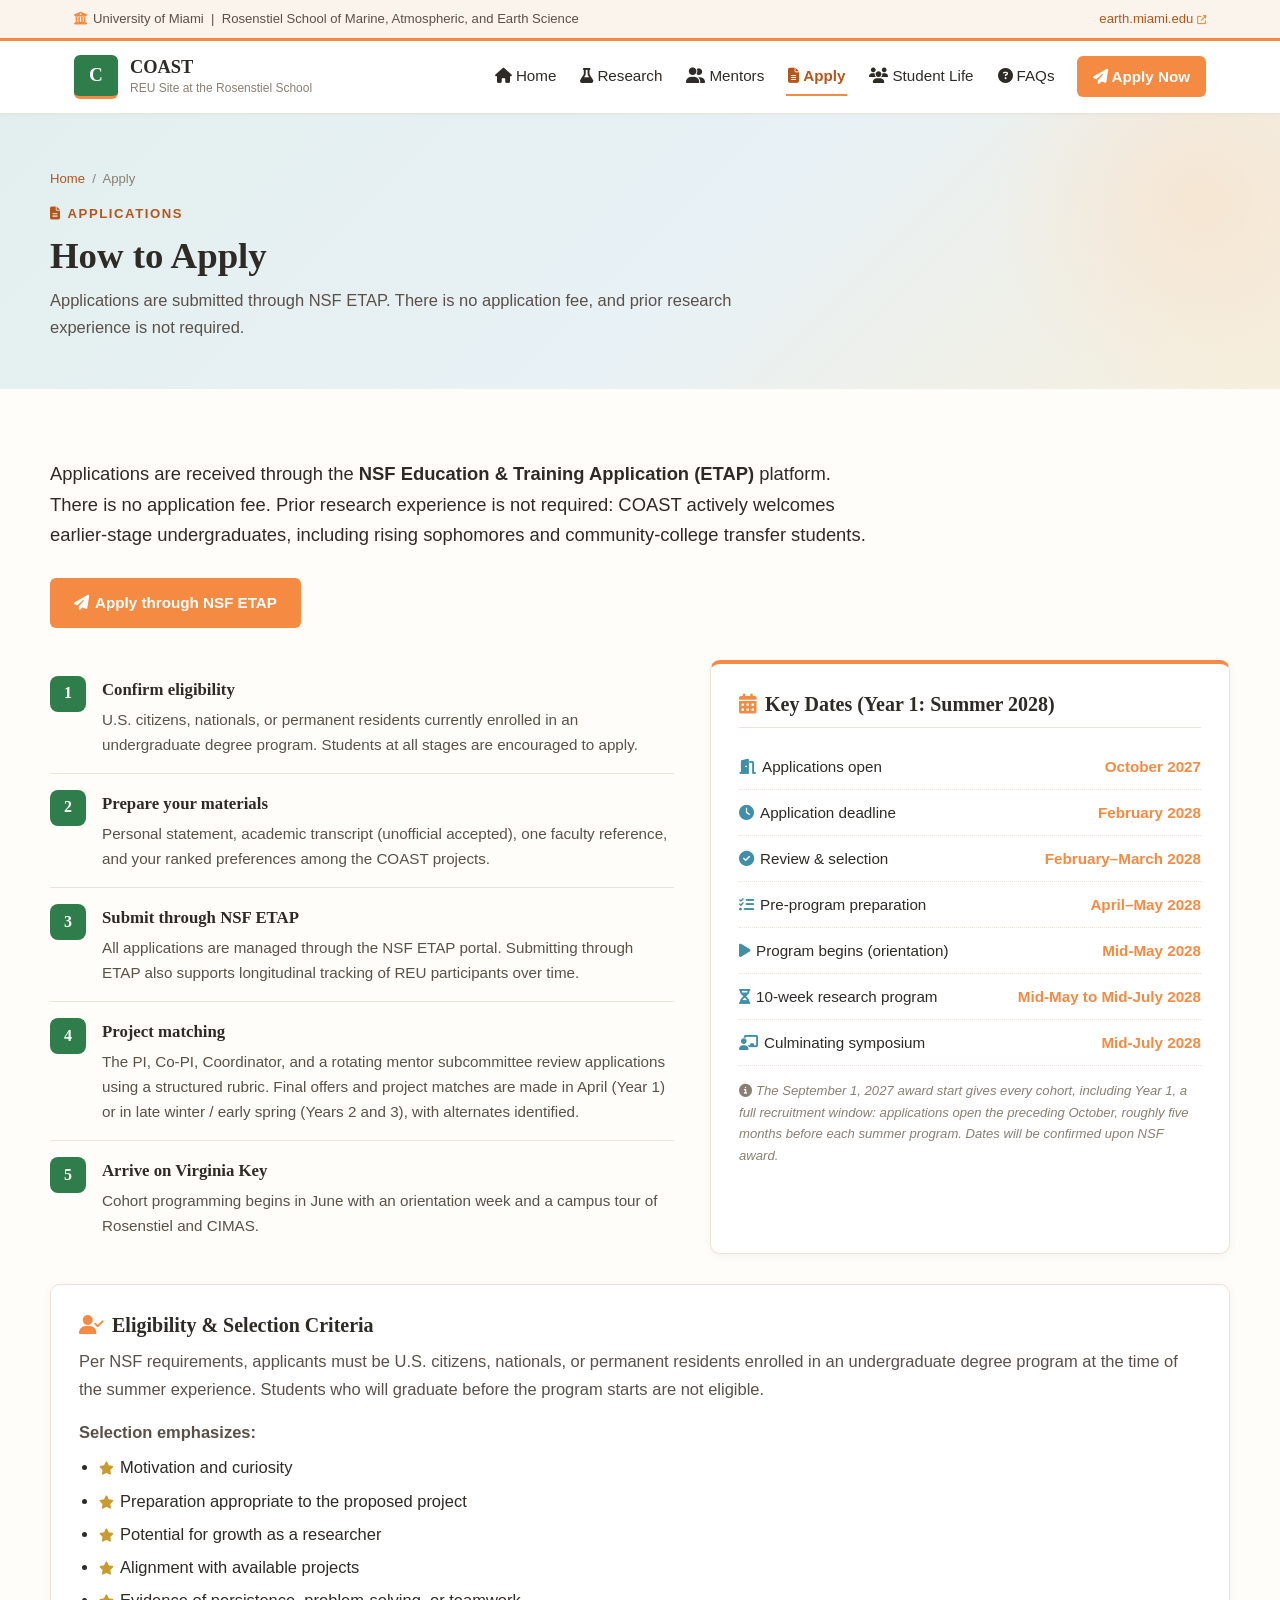
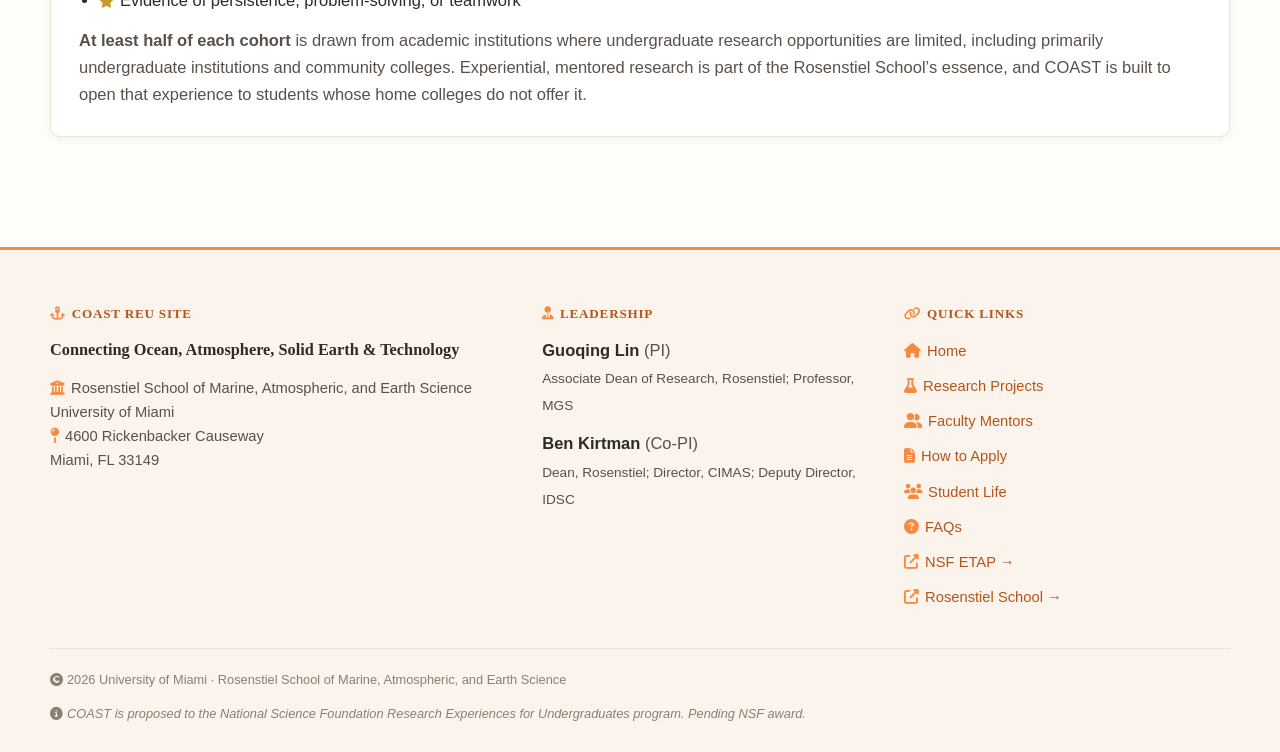
==== commit b573cae5: "Add files via upload" ====
--- a/apply.html
+++ b/apply.html
@@ -72,7 +72,7 @@
         <div class="apply-step">
           <div>
             <h4>Prepare your materials</h4>
-            <p>Personal statement, academic transcript (unofficial accepted), one faculty reference, and your ranked preferences among the COAST mentor projects.</p>
+            <p>Personal statement, academic transcript (unofficial accepted), one faculty reference, and your ranked preferences among the COAST projects.</p>
           </div>
         </div>
         <div class="apply-step">
@@ -116,7 +116,7 @@
         <li><i class="fas fa-star" style="margin-right:6px;color:var(--sunshine);font-size:0.8em;"></i>Motivation and curiosity</li>
         <li><i class="fas fa-star" style="margin-right:6px;color:var(--sunshine);font-size:0.8em;"></i>Preparation appropriate to the proposed project</li>
         <li><i class="fas fa-star" style="margin-right:6px;color:var(--sunshine);font-size:0.8em;"></i>Potential for growth as a researcher</li>
-        <li><i class="fas fa-star" style="margin-right:6px;color:var(--sunshine);font-size:0.8em;"></i>Alignment with available mentor projects</li>
+        <li><i class="fas fa-star" style="margin-right:6px;color:var(--sunshine);font-size:0.8em;"></i>Alignment with available projects</li>
         <li><i class="fas fa-star" style="margin-right:6px;color:var(--sunshine);font-size:0.8em;"></i>Evidence of persistence, problem-solving, or teamwork</li>
       </ul>
       <p style="margin-top: 12px; margin-bottom: 0;"><strong>At least half of each cohort</strong> is drawn from academic institutions where undergraduate research opportunities are limited, including primarily undergraduate institutions and community colleges. Experiential, mentored research is part of the Rosenstiel School&rsquo;s essence, and COAST is built to open that experience to students whose home colleges do not offer it.</p>
--- a/styles.css
+++ b/styles.css
@@ -1,47 +1,54 @@
 /* ============================================
    COAST REU Site — shared stylesheet
-   UNIVERSITY OF MIAMI INSTITUTIONAL IDENTITY
-   U Orange #F47321 · U Green #005030
+   University of Miami Rosenstiel School
+   Warm, light palette (orange / green family)
    ============================================ */
 :root {
   /* Primary brand */
-  --coral: #F47321;          /* U Orange — primary accent */
-  --coral-light: #FDEEE3;
-  --coral-soft: #FBDCC6;
-  --coral-deep: #C35009;     /* WCAG-AA orange for text on light */
-
-  /* Cool ocean accent */
-  --sky: #1B6E8C;
-  --sky-light: #E8F1F5;
-  --sky-soft: #CFE2EA;
-
-  /* Muted gold */
-  --sunshine: #B07D17;
-  --sunshine-light: #F6EFDD;
-  --sunshine-soft: #ECDDB8;
-
-  /* U Green — secondary accent */
-  --lavender: #005030;
-  --lavender-light: #E4EEE9;
-  --lavender-soft: #C5DBD0;
-
-  /* Teal */
-  --mint: #0E7C7B;
-  --mint-light: #E3EFEF;
-  --mint-soft: #C6E0DF;
+  --coral: #F58A42;          /* warm orange — primary accent */
+  --coral-light: #FDEFE2;
+  --coral-soft: #FADFC6;
+  --coral-deep: #B5551A;     /* warm deep orange for text on light */
+
+  /* Warm ocean accent */
+  --sky: #3F8FA8;
+  --sky-light: #E9F2F4;
+  --sky-soft: #CFE5EA;
+
+  /* Warm gold */
+  --sunshine: #C99A2E;
+  --sunshine-light: #FBF1DA;
+  --sunshine-soft: #F2E2B8;
+
+  /* Warm green — secondary accent */
+  --lavender: #2E7D4A;
+  --lavender-light: #E6F1E8;
+  --lavender-soft: #CDE4D3;
+
+  /* Warm teal */
+  --mint: #1E9080;
+  --mint-light: #E4F2EE;
+  --mint-soft: #C9E6DE;
 
   /* Sand / bronze */
-  --peach: #A9743B;
-  --peach-light: #F2EADF;
-
-  --warm-white: #FFFFFF;
-  --cream: #F4F6F7;          /* cool neutral section tint */
-  --soft-sand: #ECEFF1;
-  --ink: #1E2A2E;            /* deep slate ink */
-  --ink-soft: #4A565B;
-  --ink-muted: #79858A;
-  --rule: #E2E7E9;
-  --rule-light: #EEF1F2;
+  --peach: #BE8146;
+  --peach-light: #F7ECDD;
+
+  /* Department accents — matched to coast_backbone.jpg figure labels */
+  --atm: #1E619F;   --atm-bg: #E4EDF5;   /* blue */
+  --oce: #117283;   --oce-bg: #DBECEE;   /* teal */
+  --mbe: #32623E;   --mbe-bg: #E2EDE5;   /* green */
+  --mgs: #8A6320;   --mgs-bg: #EFE8D6;   /* earth brown / ochre */
+  --evr: #C26A1A;   --evr-bg: #FBEAD6;   /* orange */
+
+  --warm-white: #FFFDF9;
+  --cream: #FAF4EC;          /* warm neutral section tint */
+  --soft-sand: #F2E9DC;
+  --ink: #2E2A26;            /* warm dark ink */
+  --ink-soft: #5A5048;
+  --ink-muted: #8A7F73;
+  --rule: #ECE3D7;
+  --rule-light: #F5EEE3;
   --card-bg: #FFFFFF;
   --max-w: 1180px;
 }
@@ -178,7 +185,7 @@
 /* ---------- Hero (home) ---------- */
 .hero {
   background:
-    linear-gradient(135deg, var(--mint-light) 0%, var(--sky-light) 50%, var(--sunshine-light) 100%);
+    linear-gradient(135deg, #E3EFEF 0%, #E8F1F5 50%, #F6EFDD 100%);
   color: var(--ink);
   padding: 84px 24px 72px;
   text-align: center;
@@ -276,7 +283,7 @@
 
 /* ---------- Page header band (interior pages) ---------- */
 .page-header {
-  background: linear-gradient(135deg, var(--mint-light) 0%, var(--sky-light) 55%, var(--sunshine-light) 100%);
+  background: linear-gradient(135deg, #E3EFEF 0%, #E8F1F5 55%, #F6EFDD 100%);
   color: var(--ink);
   padding: 54px 24px 48px;
   position: relative;
@@ -317,7 +324,7 @@
 /* ---------- About / pillars ---------- */
 .pillars {
   display: grid;
-  grid-template-columns: repeat(3, 1fr);
+  grid-template-columns: repeat(auto-fit, minmax(210px, 1fr));
   gap: 24px;
   margin-top: 36px;
 }
@@ -373,9 +380,15 @@
   box-shadow: 0 6px 16px rgba(0,0,0,0.08);
 }
 .dept-card .dept-icon {
-  font-size: 1.9rem;
+  width: 54px;
+  height: 54px;
+  border-radius: 50%;
+  display: grid;
+  place-items: center;
+  margin: 0 auto 12px;
+  font-size: 1.55rem;
   color: var(--dept-color);
-  margin-bottom: 10px;
+  background: var(--dept-bg, var(--coral-light));
   line-height: 1;
 }
 .dept-card .dept-acro {
@@ -632,8 +645,8 @@
 }
 .dept-heading:first-of-type { margin-top: 32px; }
 .dept-heading .dept-badge {
-  background: var(--lavender);
-  color: #fff;
+  background: var(--soft-sand);
+  color: var(--ink);
   font-family: "Source Serif Pro", Georgia, serif;
   font-weight: 700;
   font-size: 0.95rem;
@@ -674,8 +687,8 @@
 }
 .faculty-card .ftag {
   display: inline-block;
-  background: var(--sky-light);
-  color: var(--sky);
+  background: var(--soft-sand);
+  color: var(--ink-soft);
   font-size: 0.7rem;
   font-weight: 700;
   padding: 2px 8px;
@@ -683,7 +696,15 @@
   letter-spacing: 0.05em;
   margin-left: 6px;
   vertical-align: middle;
-  border: 1px solid var(--sky-soft);
+  border: 1px solid var(--rule);
+}
+.faculty-card .frole {
+  display: block;
+  margin-top: 5px;
+  font-size: 0.78rem;
+  font-weight: 600;
+  color: var(--ink-muted);
+  letter-spacing: 0.01em;
 }
 .faculty-card p { font-size: 0.92rem; color: var(--ink-soft); margin: 8px 0 0; }
 .faculty-card p.corole {
@@ -694,6 +715,17 @@
   color: var(--ink-muted);
   font-style: italic;
 }
+.faculty-card .fprofile {
+  display: inline-block;
+  margin-top: 12px;
+  font-size: 0.8rem;
+  font-weight: 700;
+  color: var(--oce);
+  text-decoration: none;
+  letter-spacing: 0.02em;
+}
+.faculty-card .fprofile:hover { text-decoration: underline; }
+.faculty-card .fprofile i { font-size: 0.7em; margin-left: 4px; }
 
 /* ---------- FAQ accordion ---------- */
 .faq-list { margin-top: 32px; max-width: 880px; }
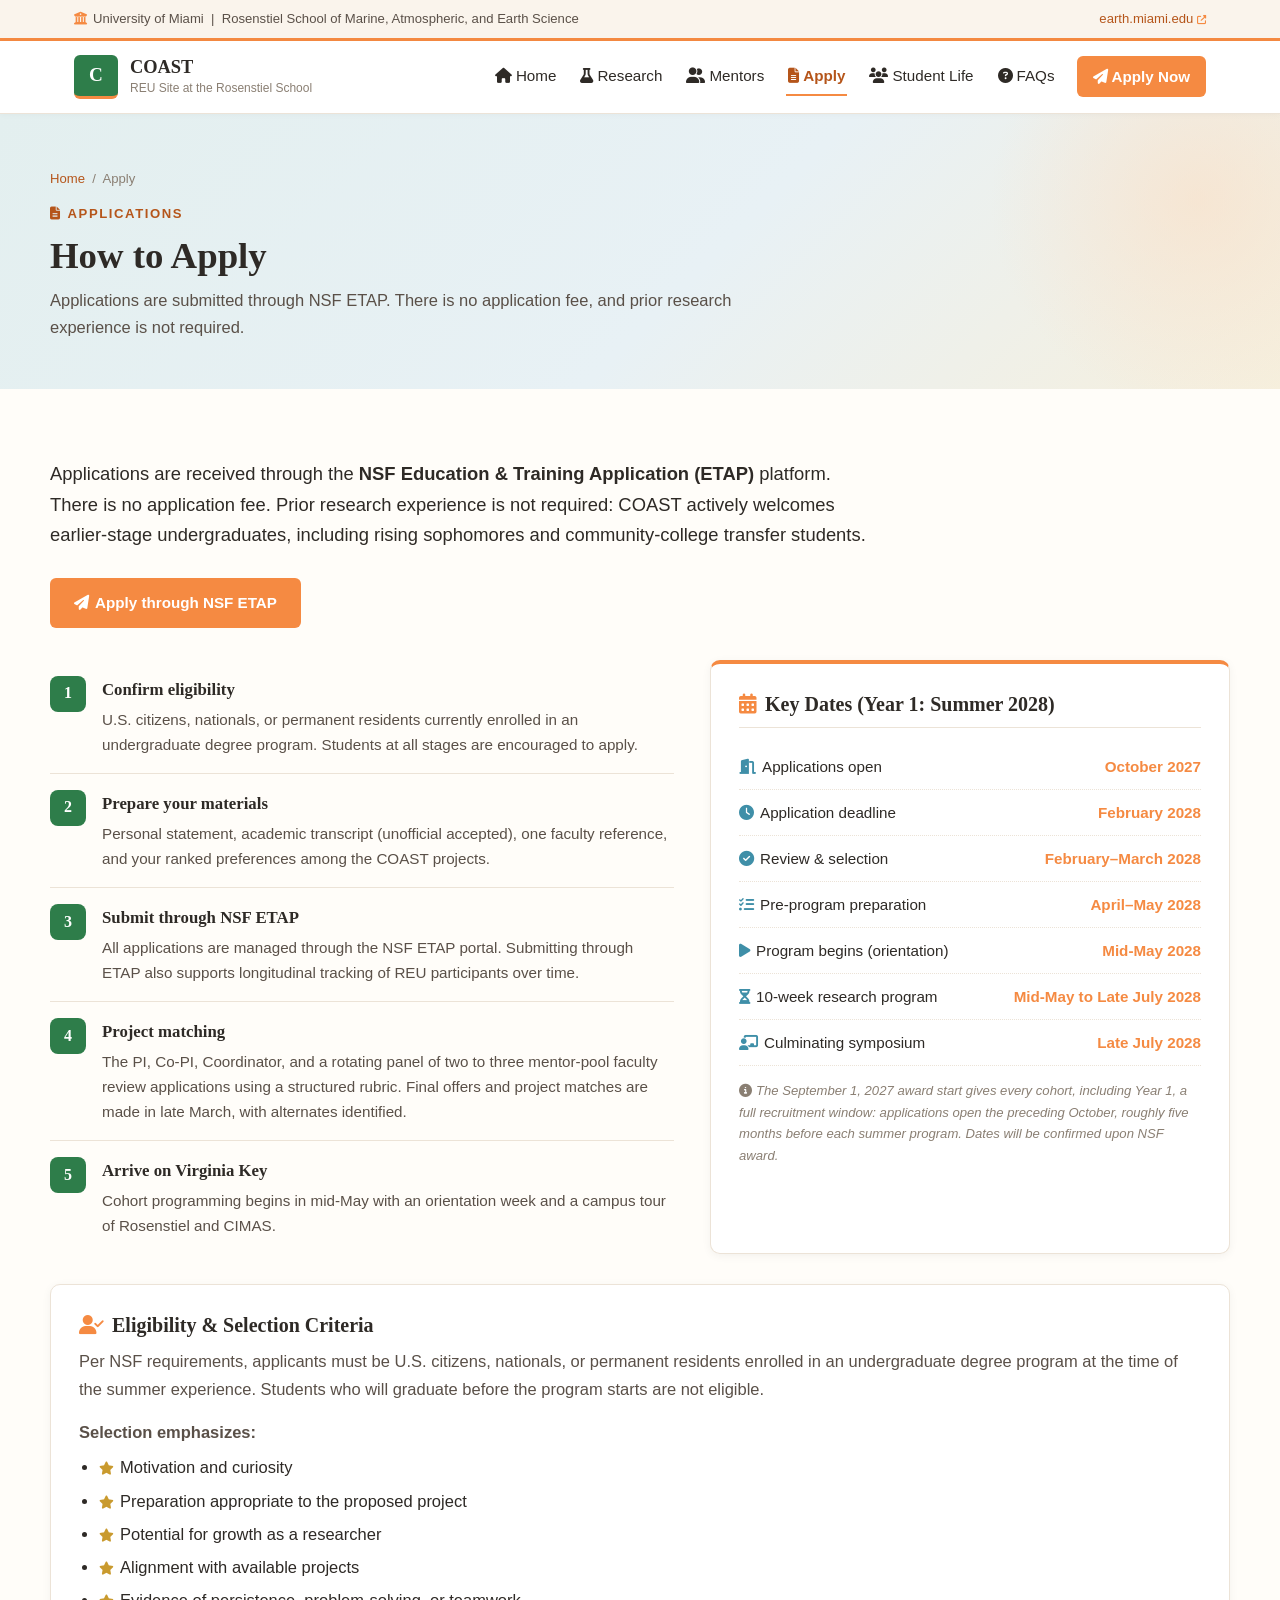
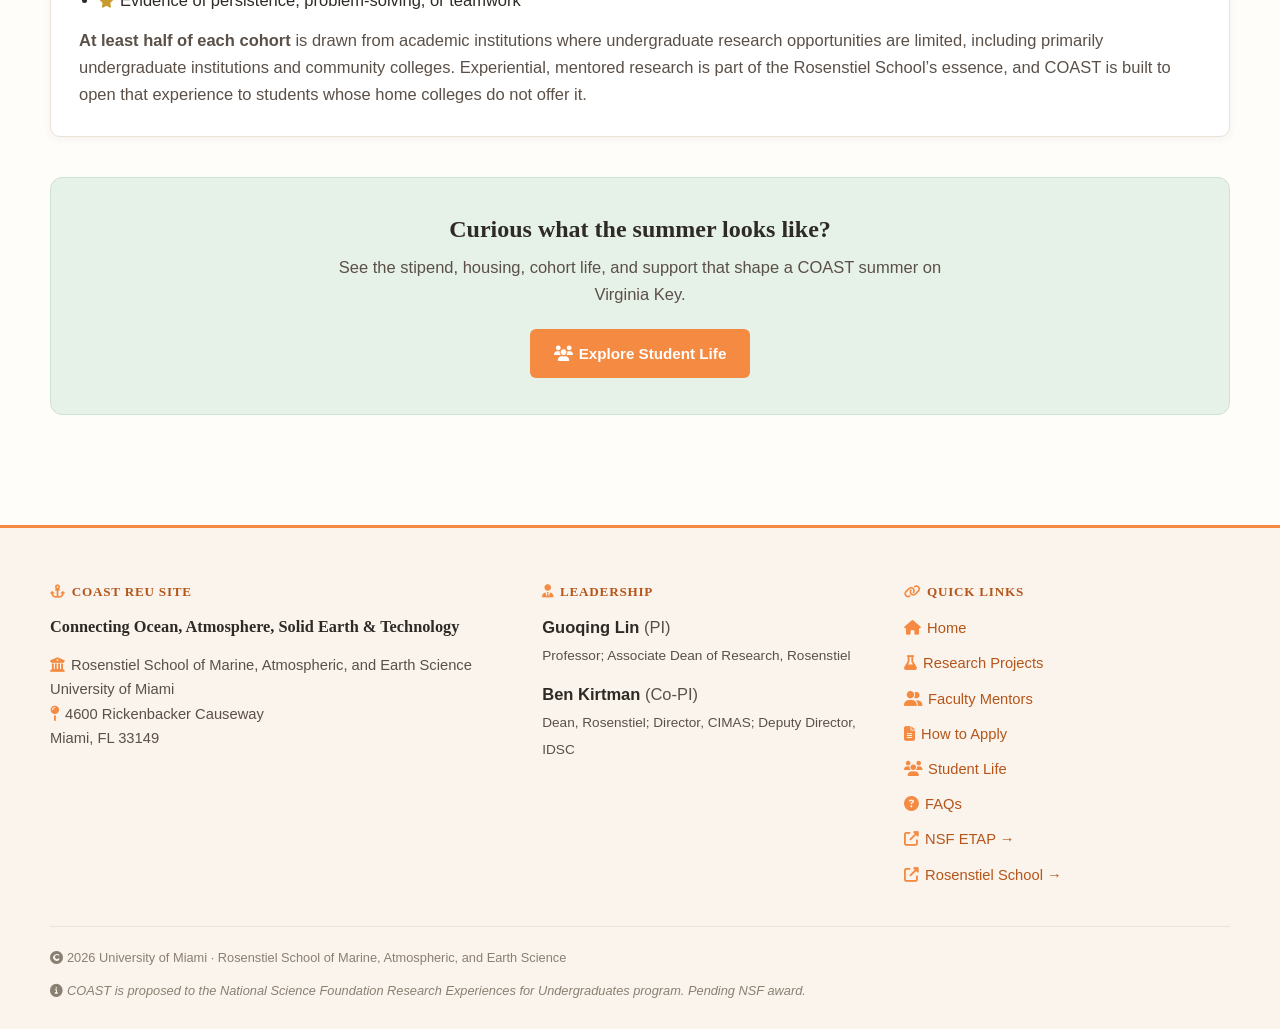
==== commit d70aaf16: "Add files via upload" ====
--- a/apply.html
+++ b/apply.html
@@ -84,13 +84,13 @@
         <div class="apply-step">
           <div>
             <h4>Project matching</h4>
-            <p>The PI, Co-PI, Coordinator, and a rotating mentor subcommittee review applications using a structured rubric. Final offers and project matches are made in April (Year 1) or in late winter / early spring (Years 2 and 3), with alternates identified.</p>
+            <p>The PI, Co-PI, Coordinator, and a rotating panel of two to three mentor-pool faculty review applications using a structured rubric. Final offers and project matches are made in late March, with alternates identified.</p>
           </div>
         </div>
         <div class="apply-step">
           <div>
             <h4>Arrive on Virginia Key</h4>
-            <p>Cohort programming begins in June with an orientation week and a campus tour of Rosenstiel and CIMAS.</p>
+            <p>Cohort programming begins in mid-May with an orientation week and a campus tour of Rosenstiel and CIMAS.</p>
           </div>
         </div>
       </div>
@@ -102,8 +102,8 @@
         <div class="date-row"><span><i class="fas fa-check-circle" style="margin-right:6px;color:var(--sky);"></i>Review &amp; selection</span><span class="when">February&ndash;March 2028</span></div>
         <div class="date-row"><span><i class="fas fa-tasks" style="margin-right:6px;color:var(--sky);"></i>Pre-program preparation</span><span class="when">April&ndash;May 2028</span></div>
         <div class="date-row"><span><i class="fas fa-play" style="margin-right:6px;color:var(--sky);"></i>Program begins (orientation)</span><span class="when">Mid-May 2028</span></div>
-        <div class="date-row"><span><i class="fas fa-hourglass-half" style="margin-right:6px;color:var(--sky);"></i>10-week research program</span><span class="when">Mid-May to Mid-July 2028</span></div>
-        <div class="date-row"><span><i class="fas fa-chalkboard-teacher" style="margin-right:6px;color:var(--sky);"></i>Culminating symposium</span><span class="when">Mid-July 2028</span></div>
+        <div class="date-row"><span><i class="fas fa-hourglass-half" style="margin-right:6px;color:var(--sky);"></i>10-week research program</span><span class="when">Mid-May to Late July 2028</span></div>
+        <div class="date-row"><span><i class="fas fa-chalkboard-teacher" style="margin-right:6px;color:var(--sky);"></i>Culminating symposium</span><span class="when">Late July 2028</span></div>
         <p class="fineprint"><i class="fas fa-info-circle" style="margin-right:4px;"></i>The September 1, 2027 award start gives every cohort, including Year 1, a full recruitment window: applications open the preceding October, roughly five months before each summer program. Dates will be confirmed upon NSF award.</p>
       </aside>
     </div>
@@ -120,6 +120,12 @@
         <li><i class="fas fa-star" style="margin-right:6px;color:var(--sunshine);font-size:0.8em;"></i>Evidence of persistence, problem-solving, or teamwork</li>
       </ul>
       <p style="margin-top: 12px; margin-bottom: 0;"><strong>At least half of each cohort</strong> is drawn from academic institutions where undergraduate research opportunities are limited, including primarily undergraduate institutions and community colleges. Experiential, mentored research is part of the Rosenstiel School&rsquo;s essence, and COAST is built to open that experience to students whose home colleges do not offer it.</p>
+    </div>
+
+    <div class="cta-band">
+      <h3>Curious what the summer looks like?</h3>
+      <p>See the stipend, housing, cohort life, and support that shape a COAST summer on Virginia Key.</p>
+      <a class="btn btn-primary" href="student-life.html"><i class="fas fa-users" style="margin-right:6px;"></i>Explore Student Life</a>
     </div>
   </div>
 </section>
@@ -138,7 +144,7 @@
     <div>
       <h4><i class="fas fa-user-tie" style="margin-right:6px;"></i>Leadership</h4>
       <ul>
-        <li><strong>Guoqing Lin</strong> (PI)<br><span style="font-size: 0.85rem;">Associate Dean of Research, Rosenstiel; Professor, MGS</span></li>
+        <li><strong>Guoqing Lin</strong> (PI)<br><span style="font-size: 0.85rem;">Professor; Associate Dean of Research, Rosenstiel</span></li>
         <li style="margin-top: 12px;"><strong>Ben Kirtman</strong> (Co-PI)<br><span style="font-size: 0.85rem;">Dean, Rosenstiel; Director, CIMAS; Deputy Director, IDSC</span></li>
       </ul>
     </div>
--- a/styles.css
+++ b/styles.css
@@ -34,12 +34,19 @@
   --peach: #BE8146;
   --peach-light: #F7ECDD;
 
+  /* Warm purple & rose accents */
+  --orchid: #8159A8;   --orchid-light: #EEE8F4;   /* soft violet */
+  --rose: #C65C84;     --rose-light: #F9E8EF;     /* warm pink */
+
+  /* Steel — serious neutral (Technology) */
+  --steel: #44505E;    --steel-light: #E9EBEE;    /* slate / graphite */
+
   /* Department accents — matched to coast_backbone.jpg figure labels */
-  --atm: #1E619F;   --atm-bg: #E4EDF5;   /* blue */
-  --oce: #117283;   --oce-bg: #DBECEE;   /* teal */
-  --mbe: #32623E;   --mbe-bg: #E2EDE5;   /* green */
-  --mgs: #8A6320;   --mgs-bg: #EFE8D6;   /* earth brown / ochre */
-  --evr: #C26A1A;   --evr-bg: #FBEAD6;   /* orange */
+  --atm: #1663CE;   --atm-bg: #E3EBF8;   /* vivid blue */
+  --oce: #0E9488;   --oce-bg: #D8EFEB;   /* vivid teal */
+  --mbe: #3E9C26;   --mbe-bg: #E5F1D9;   /* vivid green */
+  --mgs: #8B5E3C;   --mgs-bg: #EEE5D7;   /* soil brown (Solid Earth); matches backbone figure */
+  --evr: #E0700F;   --evr-bg: #FCE7CC;   /* vivid orange */
 
   --warm-white: #FFFDF9;
   --cream: #FAF4EC;          /* warm neutral section tint */
@@ -351,9 +358,10 @@
   margin: 0 auto 16px;
   font-size: 1.4rem;
 }
-.pillar:nth-child(1) .pillar-icon { background: var(--coral-light); color: var(--coral-deep); }
-.pillar:nth-child(2) .pillar-icon { background: var(--lavender-light); color: var(--lavender); }
-.pillar:nth-child(3) .pillar-icon { background: var(--sky-light); color: var(--sky); }
+.pillar:nth-child(1) .pillar-icon { background: var(--oce-bg); color: var(--oce); }              /* Ocean — matches OCE dept */
+.pillar:nth-child(2) .pillar-icon { background: var(--atm-bg); color: var(--atm); }              /* Atmosphere — matches ATM dept */
+.pillar:nth-child(3) .pillar-icon { background: var(--mgs-bg); color: var(--mgs); }              /* Solid Earth — matches MGS dept */
+.pillar:nth-child(4) .pillar-icon { background: var(--steel-light); color: var(--steel); }        /* Technology — steel/slate (cross-cutting, no single dept) */
 .pillar h3 { color: var(--ink); margin-bottom: 8px; font-size: 1.15rem; }
 .pillar p { font-size: 0.96rem; }
 
@@ -627,12 +635,12 @@
   font-size: 1.4rem;
   margin: 0 auto 16px;
 }
-.life-card:nth-child(1) .icon-badge { background: var(--coral-light); color: var(--coral-deep); }
-.life-card:nth-child(2) .icon-badge { background: var(--lavender-light); color: var(--lavender); }
-.life-card:nth-child(3) .icon-badge { background: var(--sky-light); color: var(--sky); }
-.life-card:nth-child(4) .icon-badge { background: var(--mint-light); color: var(--mint); }
-.life-card:nth-child(5) .icon-badge { background: var(--sunshine-light); color: var(--sunshine); }
-.life-card:nth-child(6) .icon-badge { background: var(--peach-light); color: var(--peach); }
+.life-card:nth-child(1) .icon-badge { background: var(--coral-light); color: var(--coral-deep); }   /* orange */
+.life-card:nth-child(2) .icon-badge { background: var(--orchid-light); color: var(--orchid); }      /* purple */
+.life-card:nth-child(3) .icon-badge { background: var(--sky-light); color: var(--sky); }            /* blue */
+.life-card:nth-child(4) .icon-badge { background: var(--lavender-light); color: var(--lavender); }  /* green */
+.life-card:nth-child(5) .icon-badge { background: var(--sunshine-light); color: var(--sunshine); }  /* gold */
+.life-card:nth-child(6) .icon-badge { background: var(--rose-light); color: var(--rose); }          /* pink */
 .life-card h3 { margin-bottom: 10px; font-size: 1.1rem; }
 .life-card p { font-size: 0.96rem; margin-bottom: 0; }
 
@@ -698,6 +706,12 @@
   vertical-align: middle;
   border: 1px solid var(--rule);
 }
+/* Department color chips — one color per dept, used on every page (.dept and .ftag) */
+.d-atm { background: var(--atm-bg) !important; color: var(--atm) !important; border-color: var(--atm) !important; }
+.d-oce { background: var(--oce-bg) !important; color: var(--oce) !important; border-color: var(--oce) !important; }
+.d-mbe { background: var(--mbe-bg) !important; color: var(--mbe) !important; border-color: var(--mbe) !important; }
+.d-mgs { background: var(--mgs-bg) !important; color: var(--mgs) !important; border-color: var(--mgs) !important; }
+.d-evr { background: var(--evr-bg) !important; color: var(--evr) !important; border-color: var(--evr) !important; }
 .faculty-card .frole {
   display: block;
   margin-top: 5px;
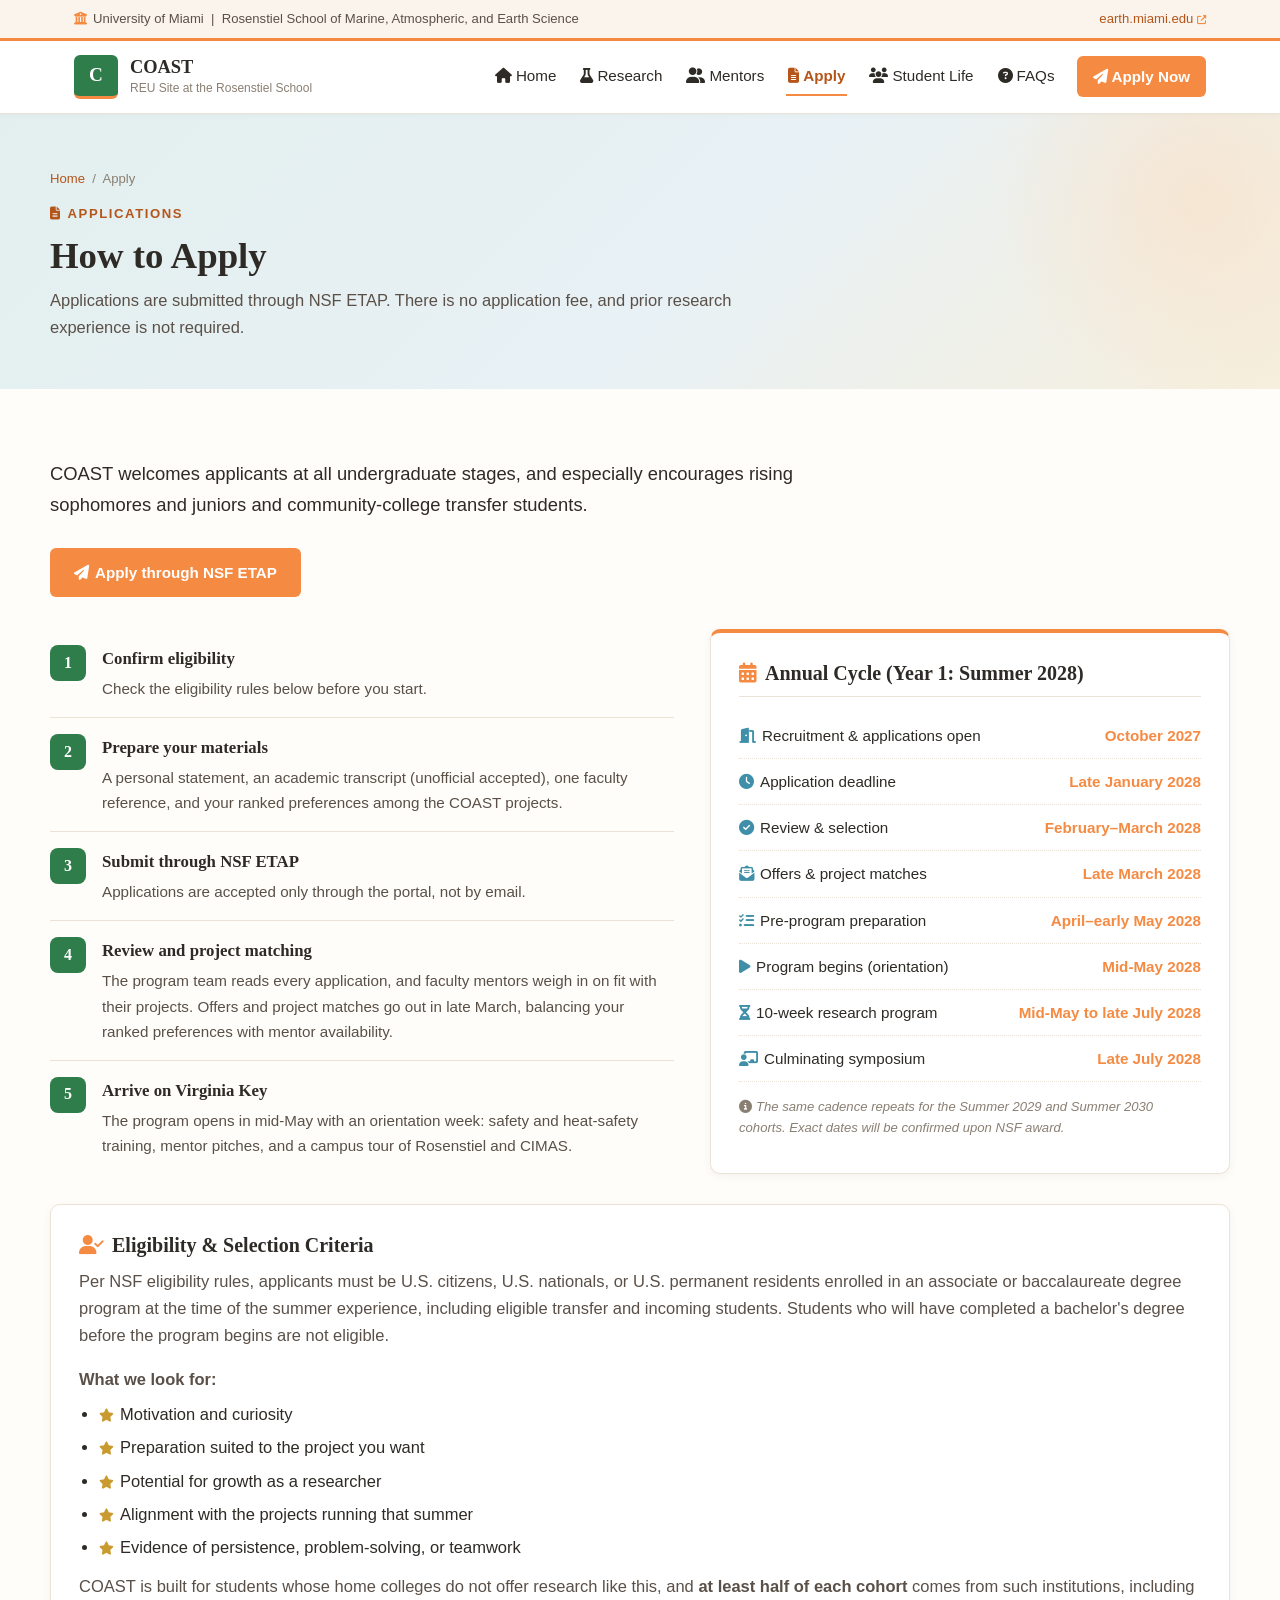
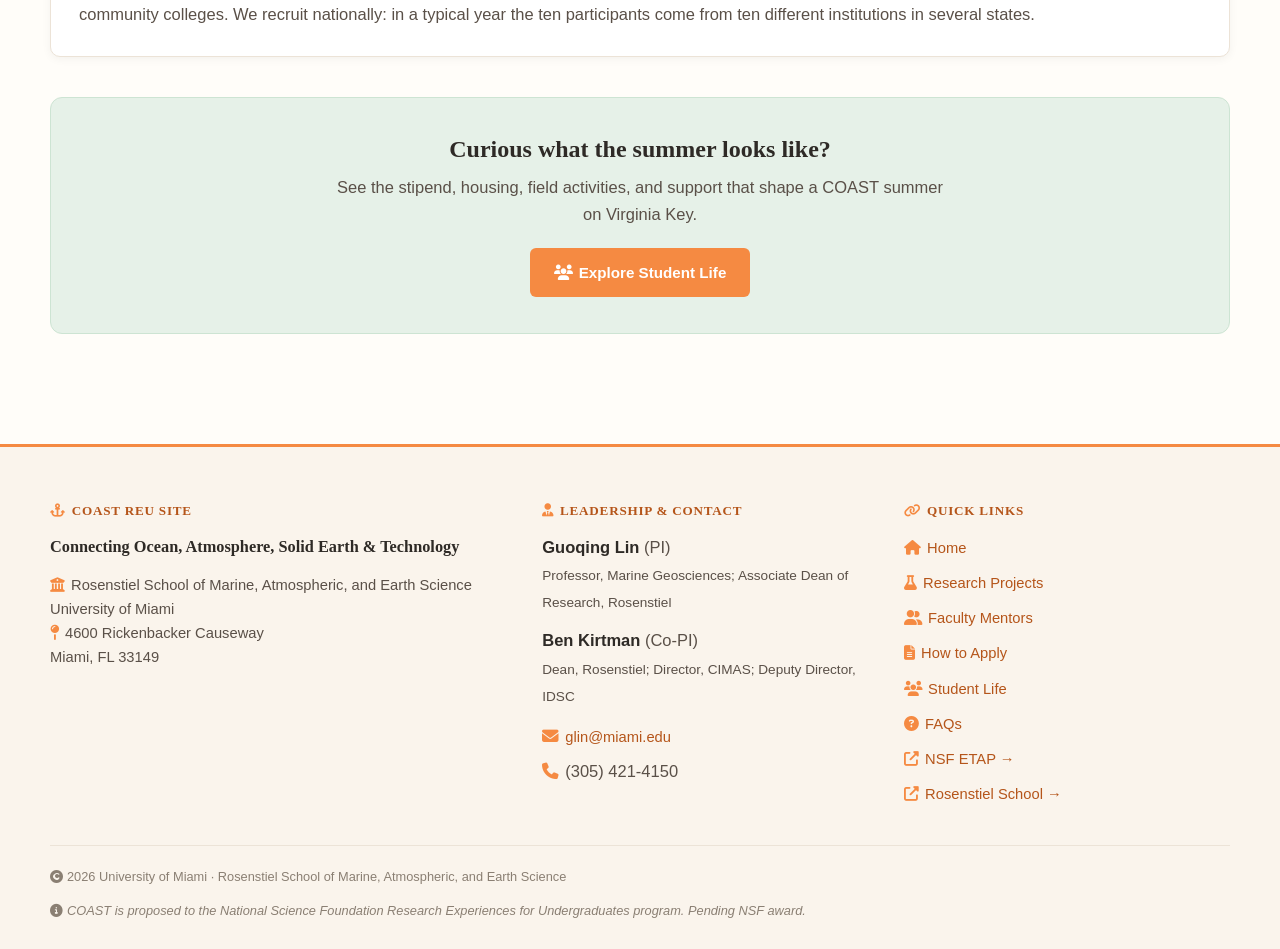
==== commit 6ce3ea2f: "Add files via upload" ====
--- a/apply.html
+++ b/apply.html
@@ -54,7 +54,7 @@
 <section id="apply">
   <div class="container">
     <p class="lede">
-      Applications are received through the <strong>NSF Education &amp; Training Application (ETAP)</strong> platform. There is no application fee. Prior research experience is not required: COAST actively welcomes earlier-stage undergraduates, including rising sophomores and community-college transfer students.
+      COAST welcomes applicants at all undergraduate stages, and especially encourages rising sophomores and juniors and community-college transfer students.
     </p>
 
     <div style="margin-top:28px;">
@@ -66,65 +66,66 @@
         <div class="apply-step">
           <div>
             <h4>Confirm eligibility</h4>
-            <p>U.S. citizens, nationals, or permanent residents currently enrolled in an undergraduate degree program. Students at all stages are encouraged to apply.</p>
+            <p>Check the eligibility rules below before you start.</p>
           </div>
         </div>
         <div class="apply-step">
           <div>
             <h4>Prepare your materials</h4>
-            <p>Personal statement, academic transcript (unofficial accepted), one faculty reference, and your ranked preferences among the COAST projects.</p>
+            <p>A personal statement, an academic transcript (unofficial accepted), one faculty reference, and your ranked preferences among the COAST projects.</p>
           </div>
         </div>
         <div class="apply-step">
           <div>
             <h4>Submit through NSF ETAP</h4>
-            <p>All applications are managed through the NSF ETAP portal. Submitting through ETAP also supports longitudinal tracking of REU participants over time.</p>
+            <p>Applications are accepted only through the portal, not by email.</p>
           </div>
         </div>
         <div class="apply-step">
           <div>
-            <h4>Project matching</h4>
-            <p>The PI, Co-PI, Coordinator, and a rotating panel of two to three mentor-pool faculty review applications using a structured rubric. Final offers and project matches are made in late March, with alternates identified.</p>
+            <h4>Review and project matching</h4>
+            <p>The program team reads every application, and faculty mentors weigh in on fit with their projects. Offers and project matches go out in late March, balancing your ranked preferences with mentor availability.</p>
           </div>
         </div>
         <div class="apply-step">
           <div>
             <h4>Arrive on Virginia Key</h4>
-            <p>Cohort programming begins in mid-May with an orientation week and a campus tour of Rosenstiel and CIMAS.</p>
+            <p>The program opens in mid-May with an orientation week: safety and heat-safety training, mentor pitches, and a campus tour of Rosenstiel and CIMAS.</p>
           </div>
         </div>
       </div>
 
       <aside class="key-dates">
-        <h3><i class="fas fa-calendar-alt" style="margin-right:8px;color:var(--coral);"></i>Key Dates (Year 1: Summer 2028)</h3>
-        <div class="date-row"><span><i class="fas fa-door-open" style="margin-right:6px;color:var(--sky);"></i>Applications open</span><span class="when">October 2027</span></div>
-        <div class="date-row"><span><i class="fas fa-clock" style="margin-right:6px;color:var(--sky);"></i>Application deadline</span><span class="when">February 2028</span></div>
+        <h3><i class="fas fa-calendar-alt" style="margin-right:8px;color:var(--coral);"></i>Annual Cycle (Year 1: Summer 2028)</h3>
+        <div class="date-row"><span><i class="fas fa-door-open" style="margin-right:6px;color:var(--sky);"></i>Recruitment &amp; applications open</span><span class="when">October 2027</span></div>
+        <div class="date-row"><span><i class="fas fa-clock" style="margin-right:6px;color:var(--sky);"></i>Application deadline</span><span class="when">Late January 2028</span></div>
         <div class="date-row"><span><i class="fas fa-check-circle" style="margin-right:6px;color:var(--sky);"></i>Review &amp; selection</span><span class="when">February&ndash;March 2028</span></div>
-        <div class="date-row"><span><i class="fas fa-tasks" style="margin-right:6px;color:var(--sky);"></i>Pre-program preparation</span><span class="when">April&ndash;May 2028</span></div>
+        <div class="date-row"><span><i class="fas fa-envelope-open-text" style="margin-right:6px;color:var(--sky);"></i>Offers &amp; project matches</span><span class="when">Late March 2028</span></div>
+        <div class="date-row"><span><i class="fas fa-tasks" style="margin-right:6px;color:var(--sky);"></i>Pre-program preparation</span><span class="when">April&ndash;early May 2028</span></div>
         <div class="date-row"><span><i class="fas fa-play" style="margin-right:6px;color:var(--sky);"></i>Program begins (orientation)</span><span class="when">Mid-May 2028</span></div>
-        <div class="date-row"><span><i class="fas fa-hourglass-half" style="margin-right:6px;color:var(--sky);"></i>10-week research program</span><span class="when">Mid-May to Late July 2028</span></div>
+        <div class="date-row"><span><i class="fas fa-hourglass-half" style="margin-right:6px;color:var(--sky);"></i>10-week research program</span><span class="when">Mid-May to late July 2028</span></div>
         <div class="date-row"><span><i class="fas fa-chalkboard-teacher" style="margin-right:6px;color:var(--sky);"></i>Culminating symposium</span><span class="when">Late July 2028</span></div>
-        <p class="fineprint"><i class="fas fa-info-circle" style="margin-right:4px;"></i>The September 1, 2027 award start gives every cohort, including Year 1, a full recruitment window: applications open the preceding October, roughly five months before each summer program. Dates will be confirmed upon NSF award.</p>
+        <p class="fineprint"><i class="fas fa-info-circle" style="margin-right:4px;"></i>The same cadence repeats for the Summer 2029 and Summer 2030 cohorts. Exact dates will be confirmed upon NSF award.</p>
       </aside>
     </div>
 
     <div class="eligibility">
       <h3><i class="fas fa-user-check" style="margin-right:8px;color:var(--coral);"></i>Eligibility &amp; Selection Criteria</h3>
-      <p>Per NSF requirements, applicants must be U.S. citizens, nationals, or permanent residents enrolled in an undergraduate degree program at the time of the summer experience. Students who will graduate before the program starts are not eligible.</p>
-      <p style="margin-bottom: 8px;"><strong>Selection emphasizes:</strong></p>
+      <p>Per NSF eligibility rules, applicants must be U.S. citizens, U.S. nationals, or U.S. permanent residents enrolled in an associate or baccalaureate degree program at the time of the summer experience, including eligible transfer and incoming students. Students who will have completed a bachelor's degree before the program begins are not eligible.</p>
+      <p style="margin-bottom: 8px;"><strong>What we look for:</strong></p>
       <ul>
         <li><i class="fas fa-star" style="margin-right:6px;color:var(--sunshine);font-size:0.8em;"></i>Motivation and curiosity</li>
-        <li><i class="fas fa-star" style="margin-right:6px;color:var(--sunshine);font-size:0.8em;"></i>Preparation appropriate to the proposed project</li>
+        <li><i class="fas fa-star" style="margin-right:6px;color:var(--sunshine);font-size:0.8em;"></i>Preparation suited to the project you want</li>
         <li><i class="fas fa-star" style="margin-right:6px;color:var(--sunshine);font-size:0.8em;"></i>Potential for growth as a researcher</li>
-        <li><i class="fas fa-star" style="margin-right:6px;color:var(--sunshine);font-size:0.8em;"></i>Alignment with available projects</li>
+        <li><i class="fas fa-star" style="margin-right:6px;color:var(--sunshine);font-size:0.8em;"></i>Alignment with the projects running that summer</li>
         <li><i class="fas fa-star" style="margin-right:6px;color:var(--sunshine);font-size:0.8em;"></i>Evidence of persistence, problem-solving, or teamwork</li>
       </ul>
-      <p style="margin-top: 12px; margin-bottom: 0;"><strong>At least half of each cohort</strong> is drawn from academic institutions where undergraduate research opportunities are limited, including primarily undergraduate institutions and community colleges. Experiential, mentored research is part of the Rosenstiel School&rsquo;s essence, and COAST is built to open that experience to students whose home colleges do not offer it.</p>
+      <p style="margin-top: 12px; margin-bottom: 0;">COAST is built for students whose home colleges do not offer research like this, and <strong>at least half of each cohort</strong> comes from such institutions, including community colleges. We recruit nationally: in a typical year the ten participants come from ten different institutions in several states.</p>
     </div>
 
     <div class="cta-band">
       <h3>Curious what the summer looks like?</h3>
-      <p>See the stipend, housing, cohort life, and support that shape a COAST summer on Virginia Key.</p>
+      <p>See the stipend, housing, field activities, and support that shape a COAST summer on Virginia Key.</p>
       <a class="btn btn-primary" href="student-life.html"><i class="fas fa-users" style="margin-right:6px;"></i>Explore Student Life</a>
     </div>
   </div>
@@ -142,10 +143,12 @@
       Miami, FL 33149</p>
     </div>
     <div>
-      <h4><i class="fas fa-user-tie" style="margin-right:6px;"></i>Leadership</h4>
+      <h4><i class="fas fa-user-tie" style="margin-right:6px;"></i>Leadership &amp; Contact</h4>
       <ul>
-        <li><strong>Guoqing Lin</strong> (PI)<br><span style="font-size: 0.85rem;">Professor; Associate Dean of Research, Rosenstiel</span></li>
+        <li><strong>Guoqing Lin</strong> (PI)<br><span style="font-size: 0.85rem;">Professor, Marine Geosciences; Associate Dean of Research, Rosenstiel</span></li>
         <li style="margin-top: 12px;"><strong>Ben Kirtman</strong> (Co-PI)<br><span style="font-size: 0.85rem;">Dean, Rosenstiel; Director, CIMAS; Deputy Director, IDSC</span></li>
+        <li style="margin-top: 14px;"><i class="fas fa-envelope" style="margin-right:6px;"></i><a href="mailto:glin@miami.edu">glin@miami.edu</a></li>
+        <li><i class="fas fa-phone" style="margin-right:6px;"></i>(305) 421-4150</li>
       </ul>
     </div>
     <div>
--- a/styles.css
+++ b/styles.css
@@ -1,11 +1,11 @@
 /* ============================================
-   COAST REU Site — shared stylesheet
+   COAST REU Site, shared stylesheet
    University of Miami Rosenstiel School
    Warm, light palette (orange / green family)
    ============================================ */
 :root {
   /* Primary brand */
-  --coral: #F58A42;          /* warm orange — primary accent */
+  --coral: #F58A42;          /* warm orange, primary accent */
   --coral-light: #FDEFE2;
   --coral-soft: #FADFC6;
   --coral-deep: #B5551A;     /* warm deep orange for text on light */
@@ -20,7 +20,7 @@
   --sunshine-light: #FBF1DA;
   --sunshine-soft: #F2E2B8;
 
-  /* Warm green — secondary accent */
+  /* Warm green, secondary accent */
   --lavender: #2E7D4A;
   --lavender-light: #E6F1E8;
   --lavender-soft: #CDE4D3;
@@ -38,10 +38,10 @@
   --orchid: #8159A8;   --orchid-light: #EEE8F4;   /* soft violet */
   --rose: #C65C84;     --rose-light: #F9E8EF;     /* warm pink */
 
-  /* Steel — serious neutral (Technology) */
+  /* Steel, serious neutral (Technology) */
   --steel: #44505E;    --steel-light: #E9EBEE;    /* slate / graphite */
 
-  /* Department accents — matched to coast_backbone.jpg figure labels */
+  /* Department accents, matched to coast_backbone.jpg figure labels */
   --atm: #1663CE;   --atm-bg: #E3EBF8;   /* vivid blue */
   --oce: #0E9488;   --oce-bg: #D8EFEB;   /* vivid teal */
   --mbe: #3E9C26;   --mbe-bg: #E5F1D9;   /* vivid green */
@@ -358,10 +358,10 @@
   margin: 0 auto 16px;
   font-size: 1.4rem;
 }
-.pillar:nth-child(1) .pillar-icon { background: var(--oce-bg); color: var(--oce); }              /* Ocean — matches OCE dept */
-.pillar:nth-child(2) .pillar-icon { background: var(--atm-bg); color: var(--atm); }              /* Atmosphere — matches ATM dept */
-.pillar:nth-child(3) .pillar-icon { background: var(--mgs-bg); color: var(--mgs); }              /* Solid Earth — matches MGS dept */
-.pillar:nth-child(4) .pillar-icon { background: var(--steel-light); color: var(--steel); }        /* Technology — steel/slate (cross-cutting, no single dept) */
+.pillar:nth-child(1) .pillar-icon { background: var(--oce-bg); color: var(--oce); }              /* Ocean, matches OCE dept */
+.pillar:nth-child(2) .pillar-icon { background: var(--atm-bg); color: var(--atm); }              /* Atmosphere, matches ATM dept */
+.pillar:nth-child(3) .pillar-icon { background: var(--mgs-bg); color: var(--mgs); }              /* Solid Earth, matches MGS dept */
+.pillar:nth-child(4) .pillar-icon { background: var(--steel-light); color: var(--steel); }        /* Technology, steel/slate (cross-cutting, no single dept) */
 .pillar h3 { color: var(--ink); margin-bottom: 8px; font-size: 1.15rem; }
 .pillar p { font-size: 0.96rem; }
 
@@ -706,7 +706,7 @@
   vertical-align: middle;
   border: 1px solid var(--rule);
 }
-/* Department color chips — one color per dept, used on every page (.dept and .ftag) */
+/* Department color chips, one color per dept, used on every page (.dept and .ftag) */
 .d-atm { background: var(--atm-bg) !important; color: var(--atm) !important; border-color: var(--atm) !important; }
 .d-oce { background: var(--oce-bg) !important; color: var(--oce) !important; border-color: var(--oce) !important; }
 .d-mbe { background: var(--mbe-bg) !important; color: var(--mbe) !important; border-color: var(--mbe) !important; }
@@ -777,7 +777,7 @@
   transition: max-height 0.3s ease, padding 0.3s ease;
   padding: 0 24px;
 }
-.faq-item.open .faq-a { max-height: 600px; padding: 0 24px 20px; }
+.faq-item.open .faq-a { max-height: 900px; padding: 0 24px 20px; }
 .faq-a p { margin: 0; font-size: 0.97rem; }
 .faq-a p + p { margin-top: 10px; }
 
@@ -860,3 +860,288 @@
   .stat .num { font-size: 1.6rem; }
   section { padding: 50px 20px; }
 }
+
+/* ============================================
+   V06 additions, components added to carry the
+   V30 proposal structure onto the public site
+   ============================================ */
+
+/* ---------- Organizing-question callout ---------- */
+.question-card {
+  background: linear-gradient(135deg, #E3EFEF 0%, #E8F1F5 55%, #F6EFDD 100%);
+  border: 1px solid var(--rule);
+  border-left: 5px solid var(--coral);
+  border-radius: 12px;
+  padding: 30px 34px;
+  margin: 32px 0 8px;
+  box-shadow: 0 2px 12px rgba(0,0,0,0.05);
+}
+.question-card .qlabel {
+  font-size: 0.78rem;
+  letter-spacing: 0.12em;
+  text-transform: uppercase;
+  font-weight: 700;
+  color: var(--coral-deep);
+  margin-bottom: 10px;
+}
+.question-card .qtext {
+  font-family: "Source Serif Pro", Georgia, serif;
+  font-size: 1.32rem;
+  line-height: 1.45;
+  color: var(--ink);
+  font-style: italic;
+  margin: 0;
+}
+.question-card .qnote { font-size: 0.94rem; color: var(--ink-soft); margin: 14px 0 0; font-style: normal; }
+
+/* ---------- Process arc ---------- */
+.arc {
+  display: grid;
+  grid-template-columns: repeat(5, 1fr);
+  gap: 10px;
+  margin-top: 26px;
+}
+.arc-step {
+  background: var(--card-bg);
+  border: 1px solid var(--rule);
+  border-top: 3px solid var(--sky);
+  border-radius: 10px;
+  padding: 18px 16px 16px;
+  text-align: center;
+  position: relative;
+  box-shadow: 0 1px 4px rgba(0,0,0,0.04);
+}
+.arc-step:nth-child(1) { border-top-color: var(--atm); }
+.arc-step:nth-child(2) { border-top-color: var(--oce); }
+.arc-step:nth-child(3) { border-top-color: var(--mbe); }
+.arc-step:nth-child(4) { border-top-color: var(--evr); }
+.arc-step:nth-child(5) { border-top-color: var(--mgs); }
+.arc-step .arc-n {
+  font-family: "Source Serif Pro", Georgia, serif;
+  font-size: 0.76rem;
+  font-weight: 700;
+  letter-spacing: 0.1em;
+  color: var(--ink-muted);
+  text-transform: uppercase;
+}
+.arc-step h4 {
+  color: var(--ink);
+  text-transform: none;
+  letter-spacing: 0;
+  font-size: 1.0rem;
+  margin: 6px 0 6px;
+}
+.arc-step p { font-size: 0.85rem; margin: 0; color: var(--ink-soft); line-height: 1.45; }
+.arc-step:not(:last-child)::after {
+  content: "\f054";
+  font-family: "Font Awesome 6 Free";
+  font-weight: 900;
+  position: absolute;
+  right: -11px;
+  top: 50%;
+  transform: translateY(-50%);
+  font-size: 0.75rem;
+  color: var(--coral);
+  z-index: 2;
+}
+.arc-caption { font-size: 0.9rem; color: var(--ink-muted); font-style: italic; margin-top: 14px; }
+
+/* ---------- Domain cards (home) ---------- */
+.domain-grid {
+  display: grid;
+  grid-template-columns: repeat(3, 1fr);
+  gap: 20px;
+  margin-top: 30px;
+}
+.domain-card {
+  --dom: var(--coral);
+  background: var(--card-bg);
+  border: 1px solid var(--rule);
+  border-top: 4px solid var(--dom);
+  border-radius: 12px;
+  padding: 26px 24px;
+  box-shadow: 0 2px 10px rgba(0,0,0,0.05);
+  transition: transform 0.2s, box-shadow 0.2s;
+}
+.domain-card:hover { transform: translateY(-4px); box-shadow: 0 8px 26px rgba(0,0,0,0.1); }
+.domain-card .dnum {
+  display: inline-block;
+  background: var(--dom);
+  color: #fff;
+  font-family: "Source Serif Pro", Georgia, serif;
+  font-weight: 700;
+  font-size: 0.8rem;
+  letter-spacing: 0.08em;
+  padding: 3px 10px;
+  border-radius: 4px;
+  margin-bottom: 12px;
+}
+.domain-card h3 { font-size: 1.16rem; margin-bottom: 8px; }
+.domain-card p { font-size: 0.94rem; margin-bottom: 10px; }
+.domain-card .dcount { font-size: 0.8rem; color: var(--ink-muted); letter-spacing: 0.04em; text-transform: uppercase; font-weight: 600; }
+
+/* ---------- Cross-cutting layer band ---------- */
+.xcut {
+  background: var(--steel-light);
+  border: 1px solid #D5DAE0;
+  border-left: 5px solid var(--steel);
+  border-radius: 12px;
+  padding: 24px 28px;
+  margin-top: 20px;
+}
+.xcut h3 { margin-bottom: 8px; font-size: 1.12rem; }
+.xcut p { margin-bottom: 0; font-size: 0.95rem; }
+
+/* ---------- Goals list ---------- */
+.goal-list { list-style: none; padding: 0; margin: 20px 0 0; counter-reset: goal; }
+.goal-list li {
+  counter-increment: goal;
+  position: relative;
+  padding: 10px 0 10px 46px;
+  border-bottom: 1px solid var(--rule);
+  color: var(--ink);
+  font-size: 0.99rem;
+}
+.goal-list li:last-child { border-bottom: none; }
+.goal-list li::before {
+  content: counter(goal);
+  position: absolute;
+  left: 0;
+  top: 10px;
+  width: 30px; height: 30px;
+  background: var(--lavender-light);
+  color: var(--lavender);
+  border: 1px solid var(--lavender-soft);
+  border-radius: 8px;
+  display: grid; place-items: center;
+  font-family: "Source Serif Pro", Georgia, serif;
+  font-weight: 700;
+  font-size: 0.9rem;
+}
+
+/* ---------- Two-column split ---------- */
+.split {
+  display: grid;
+  grid-template-columns: 1fr 1fr;
+  gap: 32px;
+  margin-top: 30px;
+  align-items: start;
+}
+
+/* ---------- Weekly schedule table ---------- */
+.sched-wrap { margin-top: 28px; overflow-x: auto; }
+table.sched {
+  width: 100%;
+  border-collapse: collapse;
+  font-size: 0.9rem;
+  background: var(--card-bg);
+  border: 1px solid var(--rule);
+  border-radius: 10px;
+  overflow: hidden;
+}
+table.sched th {
+  background: var(--lavender);
+  color: #fff;
+  font-family: "Source Serif Pro", Georgia, serif;
+  font-weight: 600;
+  text-align: left;
+  padding: 12px 14px;
+  font-size: 0.88rem;
+  letter-spacing: 0.02em;
+}
+table.sched td { padding: 12px 14px; border-top: 1px solid var(--rule); color: var(--ink-soft); vertical-align: top; line-height: 1.5; }
+table.sched tbody tr:nth-child(even) { background: var(--rule-light); }
+table.sched tbody tr.milestone { background: var(--sunshine-light); }
+table.sched tbody tr.milestone td { color: var(--ink); }
+table.sched td.wk {
+  font-family: "Source Serif Pro", Georgia, serif;
+  font-weight: 700;
+  color: var(--coral-deep);
+  text-align: center;
+  width: 48px;
+}
+table.sched td strong { color: var(--ink); }
+.sched-note { font-size: 0.88rem; color: var(--ink-muted); font-style: italic; margin-top: 12px; }
+
+/* ---------- Program leadership ---------- */
+.lead-grid {
+  display: grid;
+  grid-template-columns: repeat(4, 1fr);
+  gap: 18px;
+  margin-top: 24px;
+}
+.lead-card {
+  background: var(--card-bg);
+  border: 1px solid var(--rule);
+  border-top: 3px solid var(--sky);
+  border-radius: 10px;
+  padding: 20px;
+  box-shadow: 0 1px 4px rgba(0,0,0,0.04);
+}
+.lead-card .lrole {
+  font-size: 0.72rem;
+  text-transform: uppercase;
+  letter-spacing: 0.1em;
+  font-weight: 700;
+  color: var(--coral-deep);
+}
+.lead-card .lname {
+  display: block;
+  font-family: "Source Serif Pro", Georgia, serif;
+  font-weight: 700;
+  color: var(--lavender);
+  font-size: 1.06rem;
+  margin-top: 6px;
+  line-height: 1.2;
+}
+.lead-card p { font-size: 0.88rem; margin: 8px 0 0; }
+
+/* ---------- Deliverables / products ---------- */
+.product-grid {
+  display: grid;
+  grid-template-columns: repeat(4, 1fr);
+  gap: 16px;
+  margin-top: 26px;
+}
+.product-card {
+  background: var(--card-bg);
+  border: 1px solid var(--rule);
+  border-left: 3px solid var(--sunshine);
+  border-radius: 8px;
+  padding: 18px 20px;
+}
+.product-card h4 { color: var(--ink); text-transform: none; letter-spacing: 0; font-size: 1.0rem; margin-bottom: 6px; }
+.product-card p { font-size: 0.88rem; margin: 0; }
+
+/* ---------- Fact strip ---------- */
+.factstrip {
+  display: grid;
+  grid-template-columns: repeat(auto-fit, minmax(200px, 1fr));
+  gap: 14px;
+  margin-top: 26px;
+}
+.fact {
+  background: var(--cream);
+  border: 1px solid var(--rule);
+  border-radius: 10px;
+  padding: 16px 18px;
+}
+.fact .fk { font-size: 0.74rem; text-transform: uppercase; letter-spacing: 0.09em; color: var(--ink-muted); font-weight: 700; }
+.fact .fv { display: block; font-family: "Source Serif Pro", Georgia, serif; font-size: 1.02rem; color: var(--ink); margin-top: 4px; font-weight: 600; line-height: 1.35; }
+
+/* ---------- Responsive (V06 components) ---------- */
+@media (max-width: 980px) {
+  .arc { grid-template-columns: repeat(2, 1fr); }
+  .arc-step:not(:last-child)::after { display: none; }
+  .domain-grid { grid-template-columns: 1fr; }
+  .lead-grid { grid-template-columns: repeat(2, 1fr); }
+  .product-grid { grid-template-columns: repeat(2, 1fr); }
+  .factstrip { grid-template-columns: repeat(2, 1fr); }
+  .split { grid-template-columns: 1fr; }
+}
+@media (max-width: 620px) {
+  .arc { grid-template-columns: 1fr; }
+  .lead-grid, .product-grid, .factstrip { grid-template-columns: 1fr; }
+  .question-card { padding: 22px 20px; }
+  .question-card .qtext { font-size: 1.1rem; }
+}
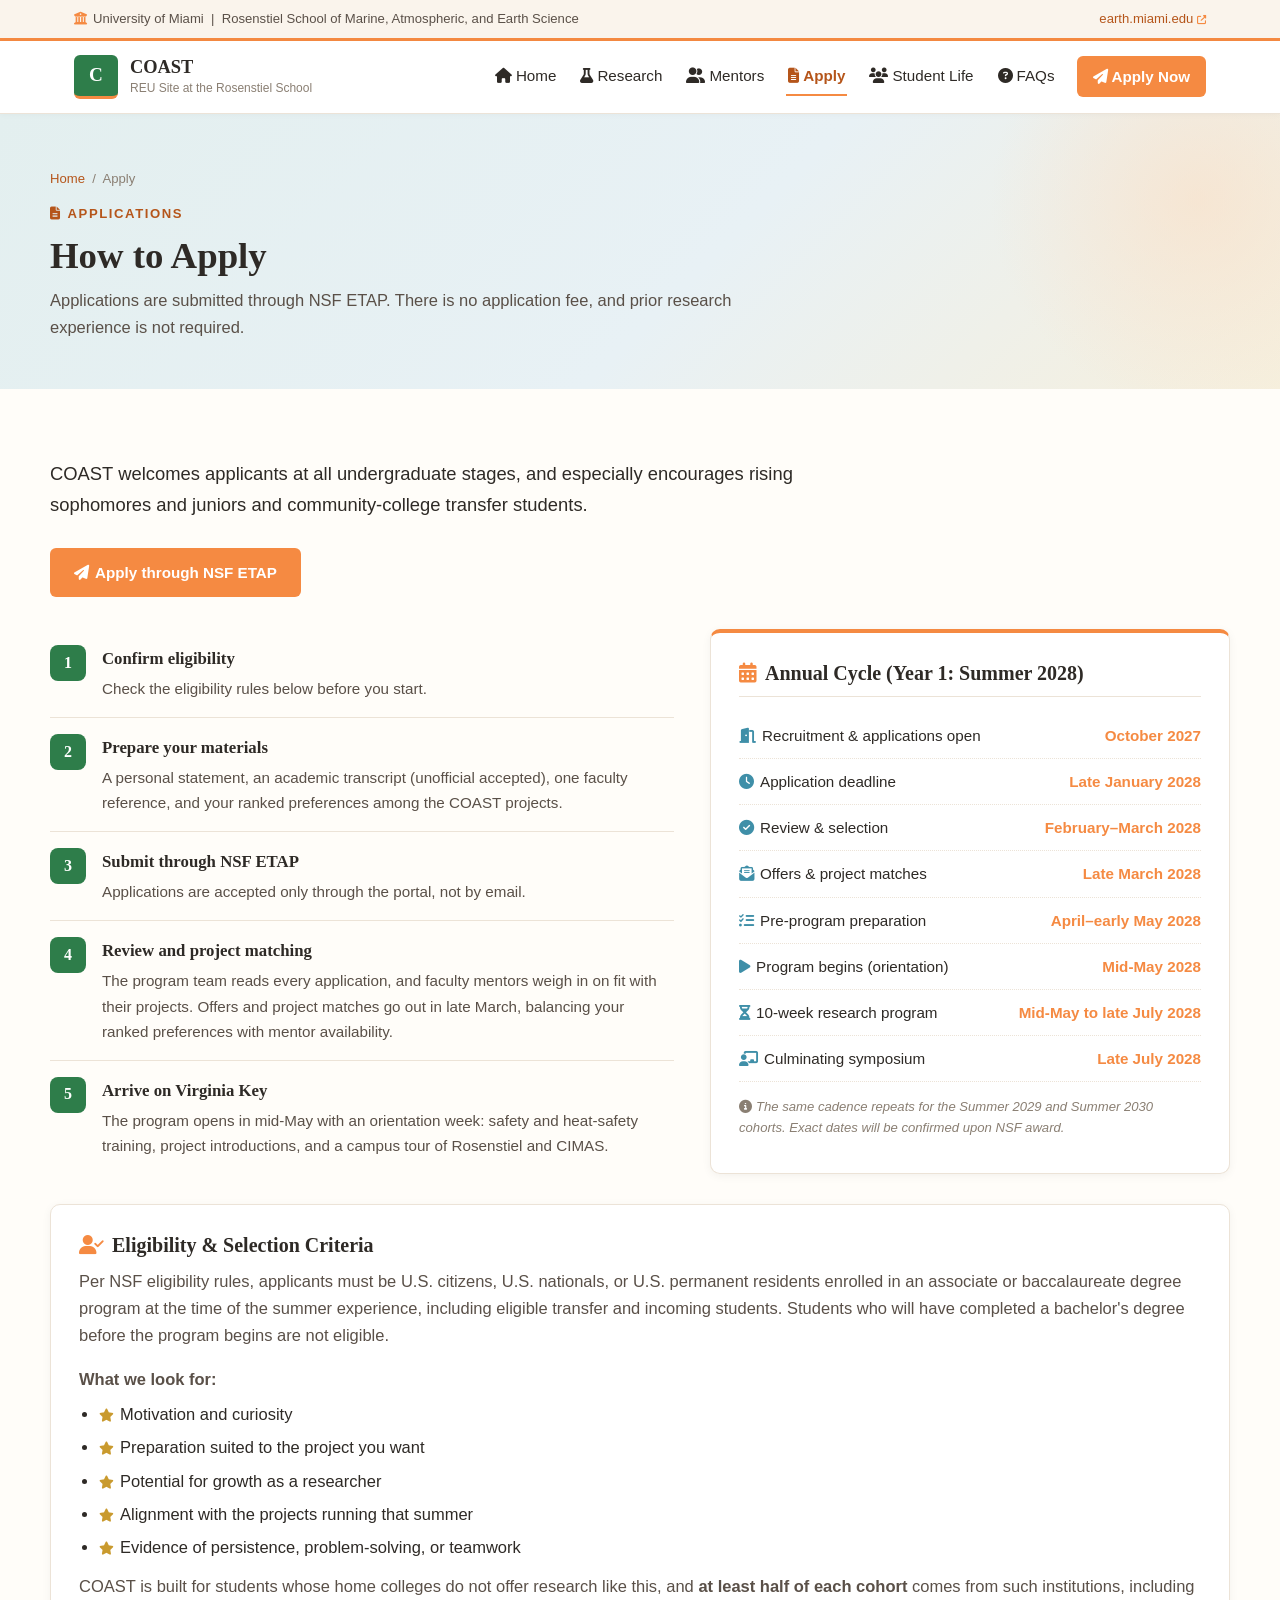
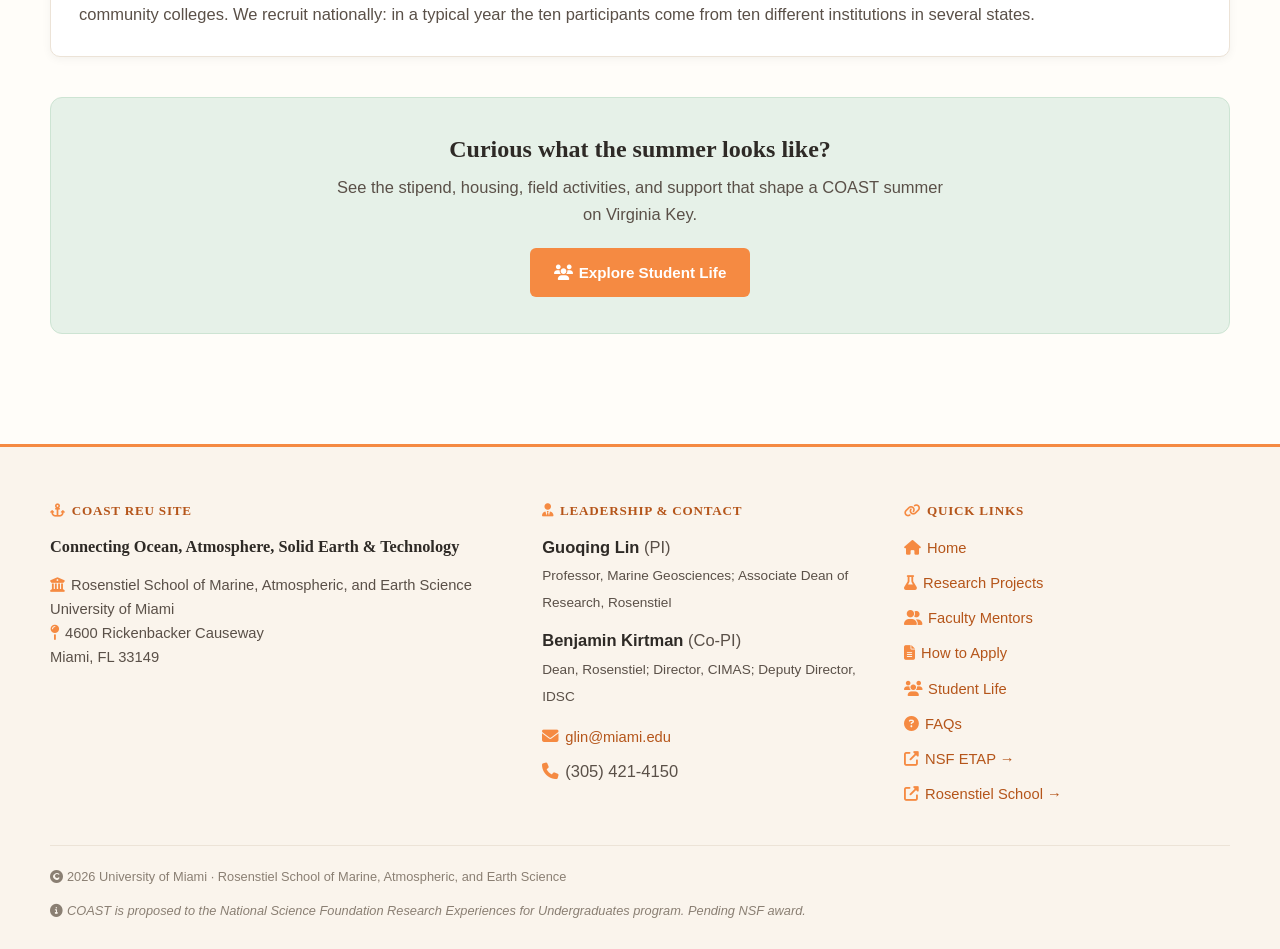
==== commit c417575c: "Add files via upload" ====
--- a/apply.html
+++ b/apply.html
@@ -90,7 +90,7 @@
         <div class="apply-step">
           <div>
             <h4>Arrive on Virginia Key</h4>
-            <p>The program opens in mid-May with an orientation week: safety and heat-safety training, mentor pitches, and a campus tour of Rosenstiel and CIMAS.</p>
+            <p>The program opens in mid-May with an orientation week: safety and heat-safety training, project introductions, and a campus tour of Rosenstiel and CIMAS.</p>
           </div>
         </div>
       </div>
@@ -146,7 +146,7 @@
       <h4><i class="fas fa-user-tie" style="margin-right:6px;"></i>Leadership &amp; Contact</h4>
       <ul>
         <li><strong>Guoqing Lin</strong> (PI)<br><span style="font-size: 0.85rem;">Professor, Marine Geosciences; Associate Dean of Research, Rosenstiel</span></li>
-        <li style="margin-top: 12px;"><strong>Ben Kirtman</strong> (Co-PI)<br><span style="font-size: 0.85rem;">Dean, Rosenstiel; Director, CIMAS; Deputy Director, IDSC</span></li>
+        <li style="margin-top: 12px;"><strong>Benjamin Kirtman</strong> (Co-PI)<br><span style="font-size: 0.85rem;">Dean, Rosenstiel; Director, CIMAS; Deputy Director, IDSC</span></li>
         <li style="margin-top: 14px;"><i class="fas fa-envelope" style="margin-right:6px;"></i><a href="mailto:glin@miami.edu">glin@miami.edu</a></li>
         <li><i class="fas fa-phone" style="margin-right:6px;"></i>(305) 421-4150</li>
       </ul>
